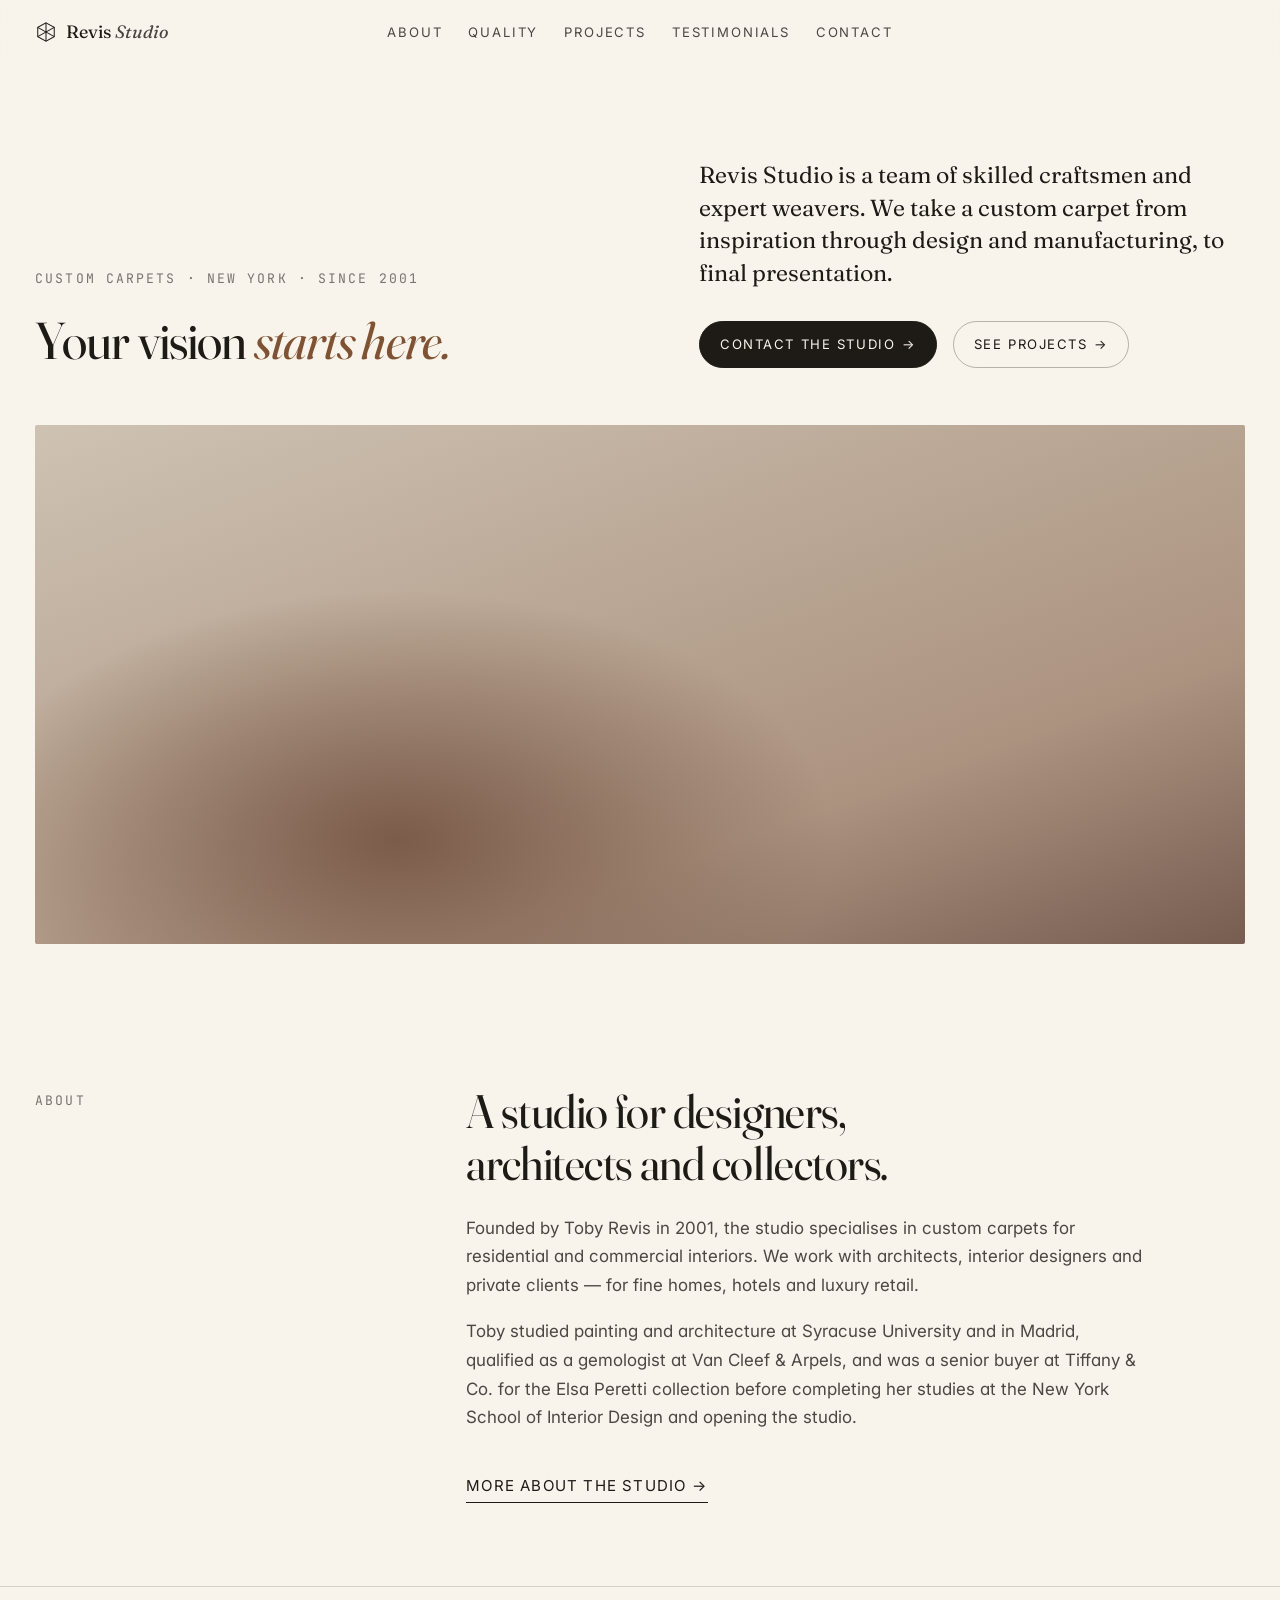
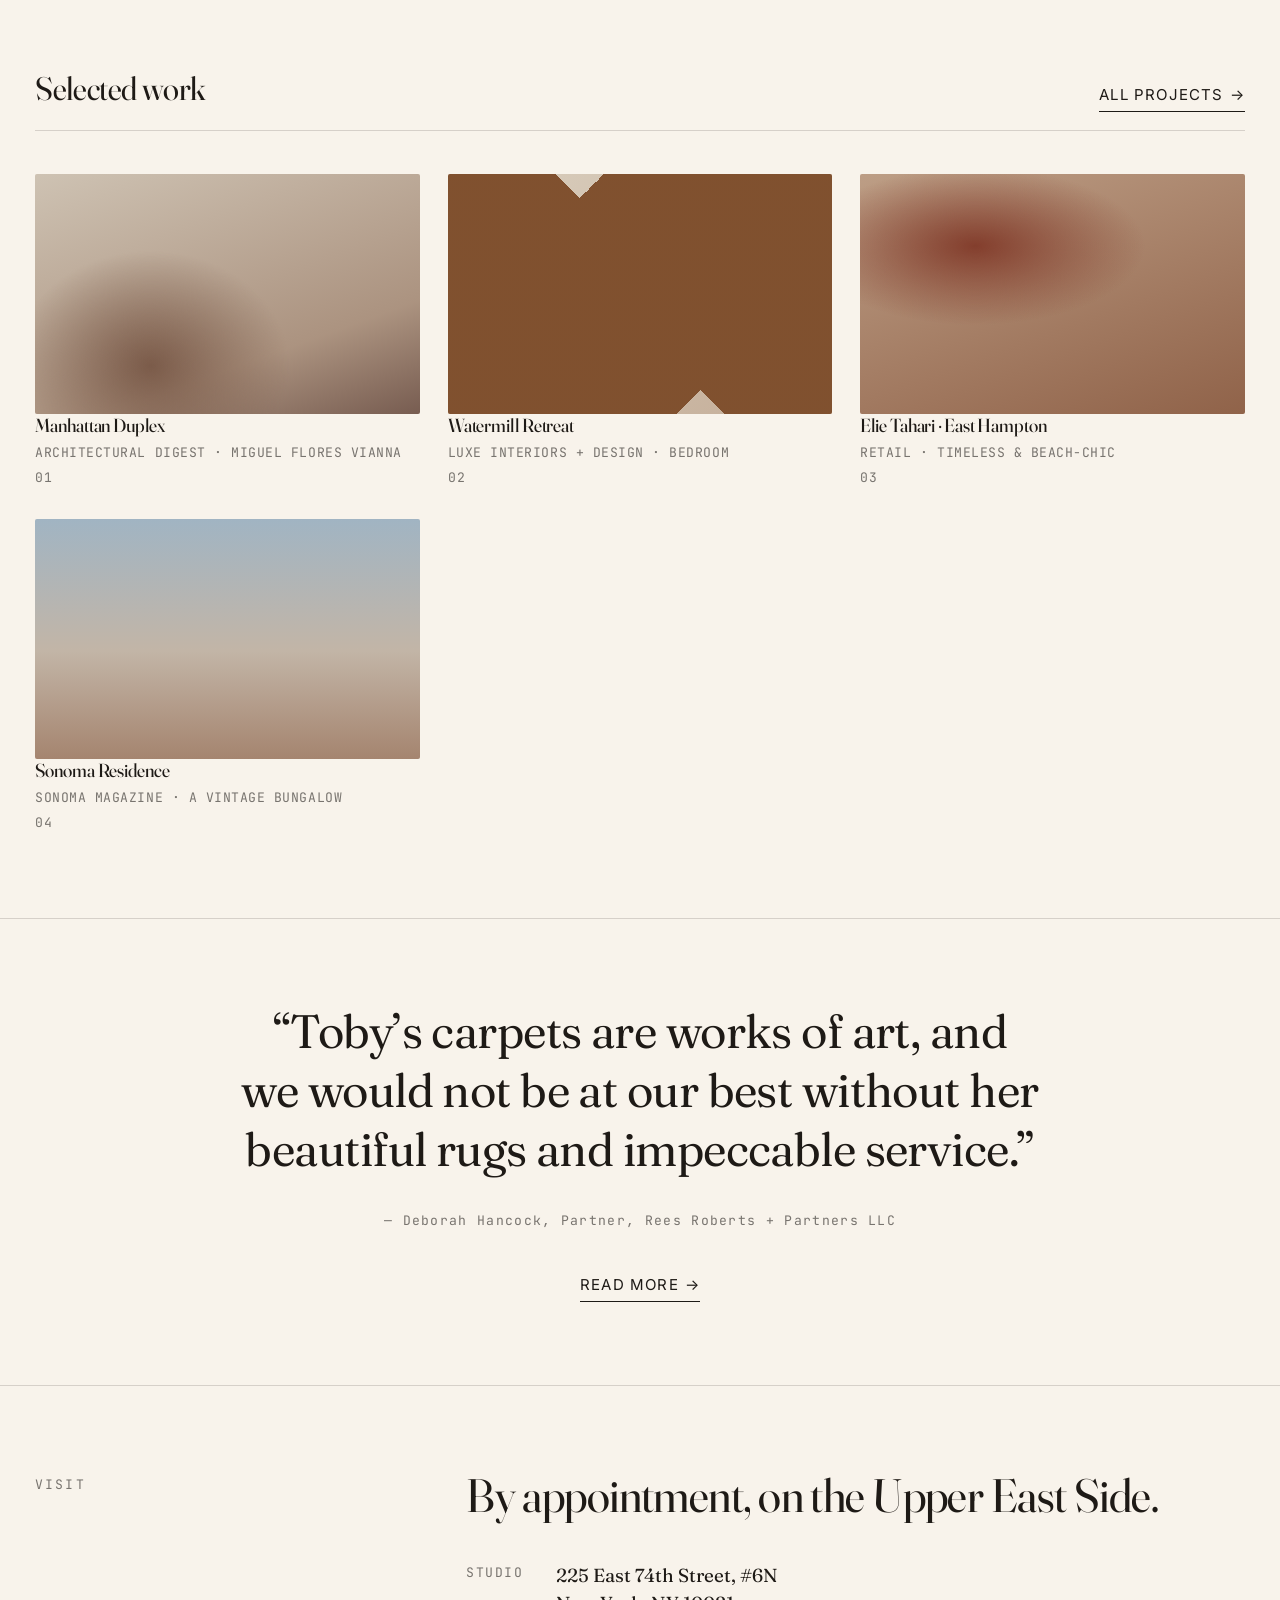
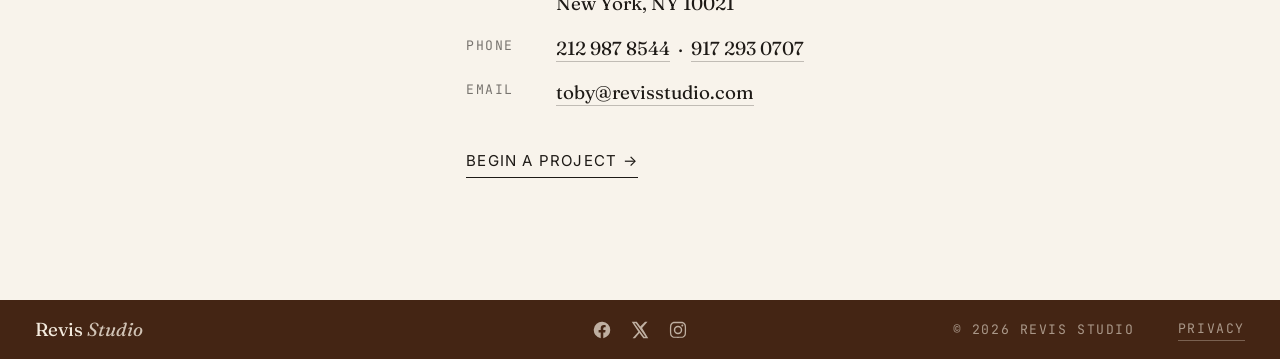
==== index.html @ afb90ba5 "Quality page: side-by-side collage + warm card with 3 quality pillars" ====
<!doctype html>
<html lang="en">
<head>
<meta charset="utf-8" />
<meta name="viewport" content="width=device-width,initial-scale=1,viewport-fit=cover" />
<meta name="theme-color" content="#efeae0" />

<title>Revis Studio — Custom Carpets, New York City</title>
<meta name="description" content="Revis Studio is a New York atelier of skilled craftsmen and expert weavers. From inspiration through design and manufacturing to final presentation, founded in 2001 by Toby Revis." />
<meta name="robots" content="noindex,nofollow" />
<link rel="canonical" href="https://revisstudio.com/" />

<meta property="og:title" content="Revis Studio — Custom Carpets, New York City" />
<meta property="og:description" content="A team of skilled craftsmen and expert weavers. New York, since 2001." />
<meta property="og:url" content="https://revisstudio.com/" />
<meta property="og:type" content="website" />
<meta property="og:image" content="https://revisstudio.com/assets/img/og.svg" />

<link rel="preconnect" href="https://fonts.googleapis.com">
<link rel="preconnect" href="https://fonts.gstatic.com" crossorigin>
<link rel="stylesheet" href="https://fonts.googleapis.com/css2?family=Fraunces:ital,opsz,wght@0,9..144,300..500;1,9..144,300..500&family=Inter:wght@400;500&family=JetBrains+Mono:wght@400&display=swap" />
<link rel="stylesheet" href="assets/css/style.css?v=19" />
<link rel="icon" type="image/svg+xml" href="assets/img/favicon.svg" />

<script type="application/ld+json">
{
  "@context": "https://schema.org",
  "@graph": [
    {
      "@type": "LocalBusiness",
      "@id": "https://revisstudio.com/#business",
      "name": "Revis Studio",
      "alternateName": "Revis Design",
      "description": "Custom carpets, designed in New York and woven in Nepal, since 2001.",
      "url": "https://revisstudio.com/",
      "telephone": "+1-212-987-8544",
      "email": "toby@revisstudio.com",
      "address": {
        "@type": "PostalAddress",
        "streetAddress": "225 East 74th Street, #6N",
        "addressLocality": "New York",
        "addressRegion": "NY",
        "postalCode": "10021",
        "addressCountry": "US"
      },
      "founder": { "@id": "https://revisstudio.com/#toby" },
      "foundingDate": "2001",
      "sameAs": ["https://www.instagram.com/revisstudio"]
    },
    {
      "@type": "Person",
      "@id": "https://revisstudio.com/#toby",
      "name": "Toby Revis",
      "jobTitle": "Founder",
      "worksFor": { "@id": "https://revisstudio.com/#business" },
      "alumniOf": [
        { "@type": "CollegeOrUniversity", "name": "Syracuse University" },
        { "@type": "CollegeOrUniversity", "name": "New York School of Interior Design" }
      ]
    }
  ]
}
</script>
</head>

<body>

<a href="#main" class="sr">Skip to content</a>

<header class="site-header" id="siteHeader">
  <a href="./" class="brand" aria-label="Revis Studio, home">
    <svg class="mark" viewBox="0 0 24 24" fill="none" stroke="currentColor" stroke-width="1.1" aria-hidden="true">
      <path d="M12 2 L21 7 L21 17 L12 22 L3 17 L3 7 Z"/>
      <path d="M12 2 L12 22 M3 7 L21 17 M3 17 L21 7"/>
    </svg>
    <span>Revis<i>&nbsp;Studio</i></span>
  </a>
  <nav class="nav" id="primaryNav" aria-label="Primary">
    <ul>
      <li><a href="about.html">About</a></li>
      <li><a href="quality.html">Quality</a></li>
      <li><a href="projects.html">Projects</a></li>
      <li><a href="testimonials.html">Testimonials</a></li>
      <li><a href="contact.html">Contact</a></li>
    </ul>
  </nav>
  <button class="menu-btn" id="menuBtn" aria-label="Open menu" aria-expanded="false" aria-controls="primaryNav"><span></span></button>
</header>

<main id="main">

  <!-- ============ HERO ============ -->
  <section class="hero">
    <div class="wrap">
      <div class="hero__grid">
        <div>
          <p class="eyebrow">Custom carpets · New York · Since 2001</p>
          <h1 class="mt-2">Your vision <em>starts here.</em></h1>
        </div>
        <div>
          <p class="lede">
            Revis Studio is a team of skilled craftsmen and expert weavers. We take a custom carpet from inspiration through design and manufacturing, to final presentation.
          </p>
          <div class="hero__cta">
            <a href="contact.html" class="btn">Contact the studio <span class="arr" aria-hidden="true">→</span></a>
            <a href="projects.html" class="btn btn--ghost">See projects <span class="arr" aria-hidden="true">→</span></a>
          </div>
        </div>
      </div>

      <div class="hero__media reveal">
        <figure data-img="1542617453-eef1147648c8" data-alt="A hand-knotted Revis Studio carpet">
          <div class="ph ph--interior" aria-hidden="true"></div>
        </figure>
      </div>
    </div>
  </section>

  <!-- ============ ABOUT (short) ============ -->
  <section class="section">
    <div class="wrap">
      <div class="split">
        <div class="split__label">
          <p class="eyebrow">About</p>
        </div>
        <div>
          <h2>A studio for designers, architects and collectors.</h2>
          <div class="prose mt-2">
            <p>Founded by Toby Revis in 2001, the studio specialises in custom carpets for residential and commercial interiors. We work with architects, interior designers and private clients — for fine homes, hotels and luxury retail.</p>
            <p>Toby studied painting and architecture at Syracuse University and in Madrid, qualified as a gemologist at Van Cleef &amp; Arpels, and was a senior buyer at Tiffany &amp; Co. for the Elsa Peretti collection before completing her studies at the New York School of Interior Design and opening the studio.</p>
          </div>
          <p class="mt-3"><a href="about.html" class="link">More about the studio <span aria-hidden="true">→</span></a></p>
        </div>
      </div>
    </div>
  </section>

  <hr class="rule" />

  <!-- ============ FEATURED WORK ============ -->
  <section class="section">
    <div class="wrap">
      <div class="section-title">
        <h2>Selected work</h2>
        <a href="projects.html" class="link">All projects <span aria-hidden="true">→</span></a>
      </div>

      <div class="work-grid">
        <a class="work-card" href="projects.html#manhattan">
          <figure data-img="1542617453-eef1147648c8" data-alt="Manhattan Duplex">
            <div class="ph ph--interior" aria-hidden="true"></div>
          </figure>
          <div class="work-card__meta">
            <div>
              <h3 class="work-card__title">Manhattan Duplex</h3>
              <p class="work-card__sub">Architectural Digest · Miguel Flores Vianna</p>
            </div>
            <span class="work-card__no">01</span>
          </div>
        </a>

        <a class="work-card" href="projects.html#watermill">
          <figure data-img="1614597445276-ad2feae53405" data-alt="Watermill Retreat">
            <div class="ph ph--motif" aria-hidden="true"></div>
          </figure>
          <div class="work-card__meta">
            <div>
              <h3 class="work-card__title">Watermill Retreat</h3>
              <p class="work-card__sub">Luxe Interiors + Design · Bedroom</p>
            </div>
            <span class="work-card__no">02</span>
          </div>
        </a>

        <a class="work-card" href="projects.html#tahari">
          <figure data-img="1567958451986-2de427a4a0be" data-alt="Elie Tahari, East Hampton">
            <div class="ph ph--dye" aria-hidden="true"></div>
          </figure>
          <div class="work-card__meta">
            <div>
              <h3 class="work-card__title">Elie Tahari · East Hampton</h3>
              <p class="work-card__sub">Retail · Timeless &amp; beach‑chic</p>
            </div>
            <span class="work-card__no">03</span>
          </div>
        </a>

        <a class="work-card" href="projects.html#sonoma">
          <figure data-img="1571508601936-6ca847b47ae4" data-alt="Sonoma Residence">
            <div class="ph ph--himalaya" aria-hidden="true"></div>
          </figure>
          <div class="work-card__meta">
            <div>
              <h3 class="work-card__title">Sonoma Residence</h3>
              <p class="work-card__sub">Sonoma Magazine · A vintage bungalow</p>
            </div>
            <span class="work-card__no">04</span>
          </div>
        </a>
      </div>
    </div>
  </section>

  <hr class="rule" />

  <!-- ============ TESTIMONIAL (one) ============ -->
  <section class="section">
    <div class="wrap wrap--narrow">
      <blockquote class="reveal" style="text-align: center;">
        <p class="serif" style="font-size: var(--fs-2xl); font-weight: 380; line-height: 1.25; letter-spacing: -0.012em; text-wrap: balance;">
          &ldquo;Toby&rsquo;s carpets are works of art, and we would not be at our best without her beautiful rugs and impeccable service.&rdquo;
        </p>
        <cite class="mono dim" style="display: block; margin-top: 2rem; font-style: normal; font-size: var(--fs-xs); letter-spacing: 0.1em;">
          — Deborah Hancock, Partner, Rees Roberts + Partners LLC
        </cite>
      </blockquote>
      <p class="center mt-3"><a href="testimonials.html" class="link">Read more <span aria-hidden="true">→</span></a></p>
    </div>
  </section>

  <hr class="rule" />

  <!-- ============ CONTACT ============ -->
  <section class="section">
    <div class="wrap">
      <div class="split">
        <div class="split__label">
          <p class="eyebrow">Visit</p>
        </div>
        <div>
          <h2>By appointment, on the Upper East Side.</h2>
          <dl class="contact-list mt-3" style="grid-template-columns: auto 1fr; display: grid; gap: 1rem 2rem;">
            <dt>Studio</dt>
            <dd>225 East 74th Street, #6N<br/>New York, NY 10021</dd>
            <dt>Phone</dt>
            <dd><a href="tel:+12129878544">212 987 8544</a> &nbsp;·&nbsp; <a href="tel:+19172930707">917 293 0707</a></dd>
            <dt>Email</dt>
            <dd><a href="mailto:toby@revisstudio.com">toby@revisstudio.com</a></dd>
          </dl>
          <p class="mt-3"><a href="contact.html" class="link">Begin a project <span aria-hidden="true">→</span></a></p>
        </div>
      </div>
    </div>
  </section>

</main>

<footer class="site-foot">
  <div class="wrap">
    <div class="foot__row">
      <p class="foot__brand">Revis<i> Studio</i></p>

      <nav class="foot__social" aria-label="Social">
        <a href="https://www.facebook.com/revisstudio" rel="noopener" target="_blank" aria-label="Revis Studio on Facebook">
          <svg viewBox="0 0 24 24" aria-hidden="true"><path d="M21 12a9 9 0 1 0-10.4 8.9v-6.3H8.3V12h2.3v-2c0-2.3 1.4-3.5 3.4-3.5 1 0 2 .2 2 .2v2.2h-1.1c-1.1 0-1.5.7-1.5 1.4V12h2.5l-.4 2.6h-2.1v6.3A9 9 0 0 0 21 12z"/></svg>
        </a>
        <a href="https://twitter.com/revisstudio" rel="noopener" target="_blank" aria-label="Revis Studio on Twitter / X">
          <svg viewBox="0 0 24 24" aria-hidden="true"><path d="M17.5 3h2.7l-5.9 6.7L21 21h-5.4l-4.2-5.6L6.6 21H3.9l6.3-7.2L3 3h5.5l3.8 5.1L17.5 3zm-.9 16.4h1.5L7.4 4.5H5.9l10.7 14.9z"/></svg>
        </a>
        <a href="https://instagram.com/revisstudio" rel="noopener" target="_blank" aria-label="Revis Studio on Instagram">
          <svg viewBox="0 0 24 24" aria-hidden="true"><path d="M12 3c-2.4 0-2.7 0-3.7.1-1 0-1.6.2-2.1.4-.6.2-1.1.5-1.5 1-.5.4-.8.9-1 1.5-.2.5-.4 1.1-.4 2.1-.1 1-.1 1.3-.1 3.7s0 2.7.1 3.7c0 1 .2 1.6.4 2.1.2.6.5 1.1 1 1.5.4.5.9.8 1.5 1 .5.2 1.1.4 2.1.4 1 .1 1.3.1 3.7.1s2.7 0 3.7-.1c1 0 1.6-.2 2.1-.4.6-.2 1.1-.5 1.5-1 .5-.4.8-.9 1-1.5.2-.5.4-1.1.4-2.1.1-1 .1-1.3.1-3.7s0-2.7-.1-3.7c0-1-.2-1.6-.4-2.1-.2-.6-.5-1.1-1-1.5-.4-.5-.9-.8-1.5-1-.5-.2-1.1-.4-2.1-.4-1-.1-1.3-.1-3.7-.1zm0 1.6c2.3 0 2.6 0 3.6.1.9 0 1.3.2 1.7.3.4.2.7.4 1 .7.3.3.5.6.7 1 .1.3.3.8.3 1.7.1.9.1 1.2.1 3.6s0 2.6-.1 3.6c0 .9-.2 1.3-.3 1.7-.2.4-.4.7-.7 1-.3.3-.6.5-1 .7-.3.1-.8.3-1.7.3-.9.1-1.2.1-3.6.1s-2.6 0-3.6-.1c-.9 0-1.3-.2-1.7-.3-.4-.2-.7-.4-1-.7-.3-.3-.5-.6-.7-1-.1-.3-.3-.8-.3-1.7-.1-.9-.1-1.2-.1-3.6s0-2.6.1-3.6c0-.9.2-1.3.3-1.7.2-.4.4-.7.7-1 .3-.3.6-.5 1-.7.3-.1.8-.3 1.7-.3.9-.1 1.2-.1 3.6-.1zm0 2.8a4.6 4.6 0 1 0 0 9.2 4.6 4.6 0 0 0 0-9.2zm0 7.6a3 3 0 1 1 0-6 3 3 0 0 1 0 6zm5.8-7.8a1.1 1.1 0 1 1-2.2 0 1.1 1.1 0 0 1 2.2 0z"/></svg>
        </a>
      </nav>

      <p class="foot__meta">
        <span class="foot__copy">© 2026 Revis Studio</span>
        <a href="privacy.html">Privacy</a>
      </p>
    </div>
  </div>
</footer>

<script src="assets/js/main.js?v=15" defer></script>
</body>
</html>
---- assets/css/style.css ----
/* ============================================
   REVIS STUDIO — 2026
   Custom carpets, New York City
   ============================================ */

/* ----- Design tokens ----- */
:root {
  --paper:      oklch(96.6% 0.012 80);
  --bone:       oklch(93.5% 0.016 78);
  --dune:       oklch(83% 0.030 75);
  --clay:       oklch(64% 0.06 50);
  --ochre:      oklch(48% 0.075 55);
  --ink:        oklch(22% 0.010 65);
  --ink-soft:   oklch(40% 0.010 65);
  --ink-mute:   oklch(56% 0.008 70);
  --rule:       oklch(86% 0.012 75);

  --font-display: 'Fraunces', ui-serif, Georgia, serif;
  --font-sans:    'Inter', ui-sans-serif, system-ui, -apple-system, 'Helvetica Neue', sans-serif;
  --font-mono:    'JetBrains Mono', ui-monospace, 'SF Mono', Menlo, monospace;

  /* Conservative, readable type scale */
  --fs-xs:   clamp(0.78rem, 0.76rem + 0.08vw, 0.82rem);
  --fs-sm:   clamp(0.88rem, 0.86rem + 0.10vw, 0.94rem);
  --fs-base: clamp(1.00rem, 0.97rem + 0.14vw, 1.06rem);
  --fs-md:   clamp(1.08rem, 1.04rem + 0.20vw, 1.18rem);
  --fs-lg:   clamp(1.24rem, 1.16rem + 0.40vw, 1.45rem);
  --fs-xl:   clamp(1.55rem, 1.36rem + 0.85vw, 2.05rem);
  --fs-2xl:  clamp(2.00rem, 1.65rem + 1.60vw, 3.00rem);
  --fs-3xl:  clamp(2.50rem, 2.00rem + 2.25vw, 4.00rem);

  --gutter: clamp(1.25rem, 1rem + 1.5vw, 2.25rem);
  --max:    1280px;
  --rad:    2px;
  --rad-lg: 4px;

  --ease:    cubic-bezier(.2,.7,.2,1);
  --ease-out: cubic-bezier(.16,1,.3,1);
  --dur:     500ms;
  --dur-fast: 240ms;
}

*, *::before, *::after { box-sizing: border-box; }
html { -webkit-text-size-adjust: 100%; text-size-adjust: 100%; }
body, h1, h2, h3, h4, p, figure, blockquote, dl, dd, ul, ol { margin: 0; }
ul, ol { padding-left: 0; list-style: none; }
img, picture, video, canvas, svg { display: block; max-width: 100%; }
button, input, select, textarea { font: inherit; color: inherit; background: none; border: 0; }
a { color: inherit; text-decoration: none; }
:focus-visible { outline: 2px solid var(--ochre); outline-offset: 3px; border-radius: 2px; }

html {
  scroll-behavior: smooth;
  color-scheme: light;
  background: var(--paper);
}
body {
  font-family: var(--font-sans);
  font-size: var(--fs-base);
  line-height: 1.6;
  color: var(--ink);
  background: var(--paper);
  font-feature-settings: "ss01", "cv11", "kern";
  text-rendering: optimizeLegibility;
  -webkit-font-smoothing: antialiased;
  -moz-osx-font-smoothing: grayscale;
  overflow-x: hidden;
  text-wrap: pretty;
}
::selection { background: var(--ink); color: var(--paper); }

h1, h2, h3, h4 {
  font-family: var(--font-display);
  font-weight: 400;
  letter-spacing: -0.012em;
  line-height: 1.12;
  color: var(--ink);
  text-wrap: balance;
  font-variation-settings: "opsz" 144;
}
h1 { font-size: var(--fs-3xl); }
h2 { font-size: var(--fs-2xl); }
h3 { font-size: var(--fs-lg); font-weight: 450; }
h4 { font-size: var(--fs-md); font-weight: 500; }

em, .ital { font-style: italic; }

.eyebrow {
  font-family: var(--font-mono);
  font-size: var(--fs-xs);
  letter-spacing: 0.16em;
  text-transform: uppercase;
  font-weight: 400;
  color: var(--ink-mute);
}

.lede {
  font-family: var(--font-display);
  font-weight: 380;
  font-size: var(--fs-lg);
  line-height: 1.4;
  color: var(--ink);
  max-width: 50ch;
}

.prose { max-width: 62ch; line-height: 1.7; color: var(--ink-soft); }
.prose p + p { margin-top: 1em; }
.prose strong { color: var(--ink); font-weight: 500; }
.prose a { color: var(--ink); text-decoration: underline; text-decoration-thickness: 1px; text-underline-offset: 4px; text-decoration-color: color-mix(in oklch, var(--ink) 35%, transparent); }
.prose a:hover { text-decoration-color: var(--ink); }

.serif { font-family: var(--font-display); }
.mono  { font-family: var(--font-mono); letter-spacing: 0; }

/* ----- Layout ----- */
.wrap { max-width: var(--max); margin-inline: auto; padding-inline: var(--gutter); }
.wrap--narrow { max-width: 880px; }

.section { padding-block: clamp(3rem, 2rem + 4vw, 5.5rem); position: relative; }

.rule { height: 1px; background: var(--rule); border: 0; margin: 0; }

/* ----- Header ----- */
.site-header {
  position: sticky;
  top: 0;
  z-index: 100;
  padding: 1.1rem var(--gutter);
  display: grid;
  grid-template-columns: 1fr auto 1fr;
  align-items: center;
  background: color-mix(in oklch, var(--paper) 85%, transparent);
  -webkit-backdrop-filter: blur(12px);
  backdrop-filter: blur(12px);
  border-bottom: 1px solid transparent;
  transition: border-color var(--dur-fast) var(--ease);
}
.site-header.is-scrolled {
  border-bottom-color: var(--rule);
}

.brand {
  display: inline-flex; align-items: center; gap: 0.55rem;
  justify-self: start;
  font-family: var(--font-display);
  font-weight: 420;
  font-size: 1.12rem;
  letter-spacing: 0;
  position: relative;
  z-index: 100;
}
.brand .mark { width: 22px; height: 22px; }
.brand i { font-style: italic; opacity: .8; }

.nav { justify-self: center; }
.nav ul { display: flex; gap: clamp(1rem, 0.5rem + 1.4vw, 2rem); }
.nav a {
  font-size: var(--fs-xs);
  letter-spacing: 0.14em;
  text-transform: uppercase;
  color: var(--ink-soft);
  padding: 0.4rem 0;
  transition: color var(--dur-fast) var(--ease);
}
.nav a:hover { color: var(--ink); }
.nav a[aria-current="page"] { color: var(--ink); }

.head-side { justify-self: end; font-size: var(--fs-xs); color: var(--ink-soft); letter-spacing: 0.05em; }
.head-side a { padding: 0.4rem 0; }
.head-side a:hover { color: var(--ink); }

.menu-btn {
  display: none;
  justify-self: end;
  width: 38px; height: 38px;
  cursor: pointer;
  align-items: center; justify-content: center;
  position: relative;
  z-index: 100;
}
.menu-btn span {
  display: block;
  width: 18px; height: 1px;
  background: var(--ink);
  position: relative;
}
.menu-btn span::before, .menu-btn span::after {
  content: ""; position: absolute; left: 0; right: 0;
  height: 1px; background: var(--ink);
}
.menu-btn span::before { top: -6px; }
.menu-btn span::after  { top:  6px; }
[aria-expanded="true"].menu-btn span { background: transparent; }
[aria-expanded="true"].menu-btn span::before { transform: rotate(45deg); top: 0; }
[aria-expanded="true"].menu-btn span::after  { transform: rotate(-45deg); top: 0; }

@media (max-width: 880px) {
  .nav, .head-side { display: none; }
  .menu-btn { display: inline-flex; }
  .nav.is-open {
    display: block !important;
    position: fixed;
    top: 0; left: 0; right: 0; bottom: 0;
    width: 100vw;
    height: 100vh;
    height: 100dvh;
    background: var(--paper);
    padding: 5rem var(--gutter) 3rem;
    z-index: 95;
    overflow-y: auto;
  }
  .nav.is-open ul { flex-direction: column; gap: 1.25rem; align-items: flex-start; }
  .nav.is-open a { font-size: var(--fs-xl); font-family: var(--font-display); letter-spacing: -0.01em; text-transform: none; color: var(--ink); font-weight: 420; }
}

/* ----- Buttons & links ----- */
.btn {
  display: inline-flex; align-items: center; gap: 0.5em;
  padding: 0.9em 1.5em;
  border: 1px solid var(--ink);
  background: var(--ink);
  color: var(--paper);
  font-size: var(--fs-xs);
  letter-spacing: 0.12em;
  text-transform: uppercase;
  border-radius: 999px;
  cursor: pointer;
  transition: background var(--dur-fast) var(--ease), color var(--dur-fast) var(--ease);
}
.btn:hover { background: var(--ochre); border-color: var(--ochre); color: var(--paper); }
.btn .arr { transition: transform var(--dur-fast) var(--ease); }
.btn:hover .arr { transform: translateX(3px); }
.btn--ghost {
  background: transparent;
  color: var(--ink);
  border-color: color-mix(in oklch, var(--ink) 30%, transparent);
}
.btn--ghost:hover { background: var(--ink); border-color: var(--ink); color: var(--paper); }

.link {
  display: inline-flex; align-items: center; gap: 0.4em;
  font-size: var(--fs-sm);
  letter-spacing: 0.08em;
  text-transform: uppercase;
  color: var(--ink);
  padding-bottom: 0.25em;
  border-bottom: 1px solid currentColor;
  transition: gap var(--dur-fast) var(--ease), color var(--dur-fast) var(--ease);
}
.link:hover { gap: 0.7em; color: var(--ochre); }

/* ----- Hero ----- */
.hero {
  padding-top: clamp(3rem, 2rem + 3vw, 5rem);
  padding-bottom: clamp(2.5rem, 2rem + 2vw, 4rem);
}
.hero__grid {
  display: grid;
  grid-template-columns: 1fr;
  gap: 2rem;
}
@media (min-width: 900px) {
  .hero__grid { grid-template-columns: 1.1fr 1fr; gap: 4rem; align-items: end; }
}
.hero h1 {
  font-size: clamp(2.2rem, 1.8rem + 1.8vw, 3.6rem);
  letter-spacing: -0.018em;
  line-height: 1.05;
}
.hero h1 em { color: var(--ochre); font-style: italic; }
.hero .lede { margin-top: 1.5rem; max-width: 42ch; }
.hero__cta { display: flex; gap: 1rem; flex-wrap: wrap; margin-top: 2rem; }
.hero__media {
  margin-top: clamp(2.5rem, 2rem + 2vw, 4rem);
}
.hero__media figure {
  aspect-ratio: 21 / 9;
  border-radius: var(--rad);
  overflow: hidden;
  background: var(--bone);
  position: relative;
}

/* ----- Page hero (inner pages) ----- */
.page-hero {
  padding: clamp(2.5rem, 2rem + 2vw, 4rem) 0 clamp(1.5rem, 1rem + 1vw, 2.5rem);
  border-bottom: 1px solid var(--rule);
}
.page-hero h1 {
  font-size: clamp(2rem, 1.6rem + 1.8vw, 3.2rem);
  letter-spacing: -0.018em;
  max-width: 18ch;
}
.page-hero .eyebrow { margin-bottom: 1rem; }
.page-hero .lede { margin-top: 1.25rem; max-width: 56ch; }

/* ----- Section title ----- */
.section-title {
  display: flex;
  justify-content: space-between;
  align-items: baseline;
  gap: 1.5rem;
  margin-bottom: clamp(2rem, 1.5rem + 1.5vw, 3rem);
  padding-bottom: 1.1rem;
  border-bottom: 1px solid var(--rule);
  flex-wrap: wrap;
}
.section-title h2 {
  font-size: var(--fs-xl);
  letter-spacing: -0.012em;
}

/* ----- Figures ----- */
figure { position: relative; isolation: isolate; margin: 0; }
figure img, figure .ph {
  position: absolute; inset: 0;
  width: 100%; height: 100%;
  object-fit: cover;
  display: block;
  transition: transform 900ms var(--ease-out), opacity 500ms var(--ease-out);
}
figure .ph { z-index: 0; }
figure img {
  z-index: 1;
  opacity: 0;
  filter: saturate(0.92) contrast(1.02);
}
figure img.is-loaded { opacity: 1; }
figure:hover img { transform: scale(1.03); }
figcaption {
  margin-top: 0.65rem;
  font-family: var(--font-mono);
  font-size: var(--fs-xs);
  letter-spacing: 0.04em;
  color: var(--ink-mute);
  display: flex; justify-content: space-between; gap: 1rem;
}
figcaption b { color: var(--ink); font-weight: 500; }

/* ----- Project grid ----- */
.work-grid {
  display: grid;
  grid-template-columns: repeat(3, 1fr);
  gap: clamp(1.25rem, 0.85rem + 1.2vw, 2rem) clamp(1.25rem, 1rem + 1vw, 1.75rem);
}
@media (max-width: 900px) { .work-grid { grid-template-columns: repeat(2, 1fr); } }
@media (max-width: 540px) { .work-grid { grid-template-columns: 1fr; } }

.work-card { display: block; color: inherit; }
.work-card figure {
  aspect-ratio: 16 / 10;
  border-radius: var(--rad);
  overflow: hidden;
  background: var(--bone);
}
.work-card figure img { opacity: 1; }
.work-card__head {
  display: flex;
  justify-content: space-between;
  align-items: baseline;
  gap: 1rem;
  margin-top: 0.85rem;
  padding-top: 0.6rem;
  border-top: 1px solid var(--rule);
}
.work-card__title {
  font-family: var(--font-display);
  font-size: var(--fs-md);
  font-weight: 450;
  letter-spacing: -0.005em;
  color: var(--ink);
  line-height: 1.25;
}
.work-card__sub {
  margin-top: 0.25rem;
  font-family: var(--font-mono);
  font-size: var(--fs-xs);
  letter-spacing: 0.04em;
  color: var(--ink-mute);
  text-transform: uppercase;
}
.work-card__no {
  font-family: var(--font-mono);
  font-size: var(--fs-xs);
  letter-spacing: 0.06em;
  color: var(--ink-mute);
}
.work-card__desc {
  margin-top: 0.55rem;
  font-family: var(--font-display);
  font-style: italic;
  font-weight: 380;
  font-size: var(--fs-sm);
  line-height: 1.45;
  color: var(--ink-soft);
}
.work-card:hover figure .ph { filter: brightness(1.04); }
.work-card:hover .work-card__title { color: var(--ochre); transition: color var(--dur-fast) var(--ease); }

/* ----- Split layout for content pages ----- */
.split {
  display: grid;
  grid-template-columns: 1fr;
  gap: clamp(2rem, 1.5rem + 1.5vw, 3rem);
}
@media (min-width: 880px) {
  .split { grid-template-columns: minmax(180px, 1fr) 2fr; gap: clamp(2rem, 1rem + 2vw, 4rem); }
}
.split__label { padding-top: 0.3em; }

/* ----- Quality page ----- */
.quality-feature {
  aspect-ratio: 4 / 5;
  border-radius: var(--rad);
  overflow: hidden;
  background: var(--bone);
  position: relative;
  isolation: isolate;
  margin: 0;
}
.quality-feature img { opacity: 1; }
.quality-feature figcaption {
  position: absolute;
  inset: auto auto 0.8rem 0.8rem;
  margin: 0;
  font-family: var(--font-mono);
  font-size: var(--fs-xs);
  letter-spacing: 0.14em;
  text-transform: uppercase;
  color: oklch(96% 0.018 80);
  background: color-mix(in oklch, oklch(20% 0.02 65) 70%, transparent);
  backdrop-filter: blur(6px);
  -webkit-backdrop-filter: blur(6px);
  padding: 0.4rem 0.7rem;
  border-radius: 999px;
}
@media (min-width: 720px) {
  .quality-feature { aspect-ratio: 3 / 4; }
}

.quality-close {
  font-family: var(--font-display);
  font-weight: 380;
  font-size: clamp(1.1rem, 0.95rem + 0.6vw, 1.4rem);
  line-height: 1.4;
  color: var(--ink);
  text-align: center;
  max-width: 56ch;
  margin-inline: auto;
  text-wrap: balance;
}
.quality-close em {
  font-style: italic;
  color: var(--ochre);
}

/* ----- Policy (privacy page directory) ----- */
.policy {
  display: grid;
  gap: 0;
  max-width: 980px;
  margin: 0;
}
.policy__row {
  display: grid;
  grid-template-columns: 1fr;
  gap: 0.6rem;
  padding: clamp(1rem, 0.75rem + 0.75vw, 1.5rem) 0;
  border-top: 1px solid var(--rule);
}
.policy__row:last-child { border-bottom: 1px solid var(--rule); }
@media (min-width: 720px) {
  .policy__row {
    grid-template-columns: minmax(180px, 1fr) 2.4fr;
    gap: clamp(1.5rem, 1rem + 1.5vw, 3rem);
    align-items: baseline;
  }
}
.policy__row dt.label {
  font-family: var(--font-mono);
  font-size: var(--fs-xs);
  letter-spacing: 0.16em;
  text-transform: uppercase;
  color: var(--ink-mute);
  font-weight: 400;
}
.policy__row dd {
  font-family: var(--font-display);
  font-size: var(--fs-md);
  font-weight: 380;
  line-height: 1.55;
  color: var(--ink);
  margin: 0;
  max-width: 60ch;
}
.policy__row dd strong { font-weight: 450; color: var(--ink); }
.policy__row dd a {
  color: var(--ink);
  border-bottom: 1px solid color-mix(in oklch, var(--ink) 30%, transparent);
  padding-bottom: 1px;
}
.policy__row dd a:hover { border-bottom-color: var(--ink); color: var(--ochre); }

/* ----- Stage (testimonials carousel) ----- */
.stage {
  padding-block: clamp(1.5rem, 1rem + 1vw, 2.25rem) clamp(1rem, 0.75rem + 0.75vw, 1.75rem);
  position: relative;
  isolation: isolate;
  overflow: hidden;
  background: linear-gradient(180deg, color-mix(in oklch, var(--paper) 60%, var(--bone)) 0%, var(--paper) 100%);
}
.stage::before {
  content: "";
  position: absolute;
  inset: 0;
  background:
    radial-gradient(45% 65% at 80% 20%, color-mix(in oklch, var(--ochre) 18%, transparent) 0%, transparent 60%),
    radial-gradient(35% 55% at 10% 95%, color-mix(in oklch, var(--clay) 14%, transparent) 0%, transparent 60%);
  z-index: -1;
  pointer-events: none;
}
.stage::after {
  content: "";
  position: absolute;
  inset: auto auto 30% -8%;
  width: 360px;
  height: 360px;
  background: radial-gradient(closest-side, color-mix(in oklch, var(--ochre) 12%, transparent), transparent);
  z-index: -1;
  pointer-events: none;
  filter: blur(20px);
}
.stage__head {
  display: flex;
  justify-content: space-between;
  align-items: baseline;
  margin-bottom: clamp(1.5rem, 1rem + 1.5vw, 2.5rem);
  gap: 1rem;
  flex-wrap: wrap;
}
.stage__counter {
  font-family: var(--font-mono);
  font-size: var(--fs-xs);
  letter-spacing: 0.16em;
  text-transform: uppercase;
  color: var(--ink-mute);
}
.stage__counter b { color: var(--ink); font-weight: 500; }

.stage__main {
  position: relative;
  min-height: clamp(260px, 46vh, 420px);
}
.stage__quote {
  position: absolute;
  inset: 0;
  display: flex;
  flex-direction: column;
  justify-content: center;
  opacity: 0;
  transition: opacity 700ms cubic-bezier(.16,1,.3,1);
  pointer-events: none;
}
.stage__quote.is-active {
  opacity: 1;
  pointer-events: auto;
}
.stage__quote blockquote {
  font-family: var(--font-display);
  font-style: italic;
  font-weight: 380;
  font-size: clamp(1.5rem, 1.1rem + 1.6vw, 2.6rem);
  line-height: 1.25;
  letter-spacing: -0.012em;
  color: var(--ink);
  text-wrap: balance;
  margin: 0;
  max-width: 32ch;
  position: relative;
}
.stage__quote blockquote::before {
  content: "\201C";
  position: absolute;
  font-style: italic;
  color: var(--ochre);
  font-size: 1.8em;
  line-height: 1;
  left: -0.5em;
  top: -0.15em;
  opacity: 0;
  transform: scale(0.6) rotate(-8deg);
  transition: opacity 600ms var(--ease-out) 50ms, transform 700ms var(--ease-out) 50ms;
}
.stage__quote.is-active blockquote::before {
  opacity: 1;
  transform: scale(1) rotate(0deg);
}
@media (max-width: 720px) {
  .stage__quote blockquote::before { left: -0.05em; top: -0.6em; font-size: 1.4em; }
}
.stage__quote blockquote .word {
  display: inline-block;
  opacity: 0;
  transform: translateY(10px);
  transition: opacity 700ms var(--ease-out), transform 700ms var(--ease-out);
}
.stage__quote.is-active blockquote .word {
  opacity: 1;
  transform: none;
  transition-delay: calc(var(--i, 0) * 28ms + 100ms);
}
.stage__quote cite {
  display: flex;
  flex-direction: column;
  gap: 0.25rem;
  margin-top: clamp(1.25rem, 1rem + 1vw, 2rem);
  font-style: normal;
  opacity: 0;
  transform: translateY(8px);
  transition: opacity 600ms var(--ease-out), transform 600ms var(--ease-out);
}
.stage__quote.is-active cite {
  opacity: 1;
  transform: none;
  transition-delay: 900ms;
}
.stage__quote cite b {
  font-family: var(--font-display);
  font-weight: 450;
  font-size: var(--fs-md);
  color: var(--ink);
  line-height: 1.2;
}
.stage__quote cite span {
  font-family: var(--font-mono);
  font-size: var(--fs-xs);
  letter-spacing: 0.10em;
  text-transform: uppercase;
  color: var(--ink-mute);
}

/* Progress bar — animates while autoplay is running */
.stage__progress {
  height: 1px;
  background: color-mix(in oklch, var(--ink) 10%, transparent);
  margin-top: clamp(1rem, 0.75rem + 0.75vw, 1.5rem);
  overflow: hidden;
}
.stage__progress span {
  display: block;
  height: 100%;
  width: 100%;
  background: var(--ochre);
  transform: scaleX(0);
  transform-origin: left;
}
.stage.is-playing .stage__progress span {
  animation: stage-progress 7000ms linear forwards;
}
@keyframes stage-progress {
  from { transform: scaleX(0); }
  to   { transform: scaleX(1); }
}

/* Cast strip — horizontally scrollable, scales to any number of testimonials */
.stage__cast-wrap {
  position: relative;
  margin-top: clamp(1rem, 0.75rem + 0.75vw, 1.5rem);
  border-top: 1px solid var(--rule);
  border-bottom: 1px solid var(--rule);
}
.stage__cast-wrap::before,
.stage__cast-wrap::after {
  content: "";
  position: absolute;
  top: 0; bottom: 0;
  width: 56px;
  pointer-events: none;
  z-index: 2;
  opacity: 0;
  transition: opacity var(--dur-fast) var(--ease);
}
.stage__cast-wrap::before {
  left: 0;
  background: linear-gradient(to right, var(--paper) 5%, transparent);
}
.stage__cast-wrap::after {
  right: 0;
  background: linear-gradient(to left, var(--paper) 5%, transparent);
}
.stage__cast-wrap[data-scroll-start="0"]::before { opacity: 0; }
.stage__cast-wrap[data-scroll-start="1"]::before { opacity: 1; }
.stage__cast-wrap[data-scroll-end="0"]::after { opacity: 1; }
.stage__cast-wrap[data-scroll-end="1"]::after { opacity: 0; }

.stage__cast {
  display: flex;
  gap: 1px;
  background: var(--rule);
  overflow-x: auto;
  overflow-y: hidden;
  scroll-snap-type: x mandatory;
  scroll-behavior: smooth;
  scrollbar-width: none;
}
.stage__cast::-webkit-scrollbar { display: none; }

.cast-card {
  flex: 0 0 calc(25% - 1px);
  min-width: 220px;
  scroll-snap-align: start;
  display: flex;
  flex-direction: column;
  align-items: flex-start;
  text-align: left;
  padding: clamp(0.85rem, 0.65rem + 0.7vw, 1.15rem) clamp(0.85rem, 0.65rem + 0.7vw, 1.25rem);
  background: var(--paper);
  border: 0;
  cursor: pointer;
  position: relative;
  transition: background var(--dur-fast) var(--ease);
}
@media (max-width: 720px) {
  .cast-card { flex-basis: calc(50% - 1px); }
}
@media (max-width: 480px) {
  .cast-card { flex-basis: 80%; min-width: 0; }
}
.cast-card::before {
  content: "";
  position: absolute;
  top: 0; left: 0;
  width: 100%;
  height: 2px;
  background: var(--ochre);
  transform: scaleX(0);
  transform-origin: left;
  transition: transform 500ms var(--ease-out);
}
.cast-card.is-active::before { transform: scaleX(1); }
.cast-card.is-active {
  background: color-mix(in oklch, var(--paper) 60%, var(--bone));
}
.cast-card__no {
  font-family: var(--font-mono);
  font-size: var(--fs-xs);
  letter-spacing: 0.16em;
  color: var(--ink-mute);
  margin-bottom: 0.55rem;
  transition: color var(--dur-fast) var(--ease);
}
.cast-card.is-active .cast-card__no { color: var(--ochre); }
.cast-card__teaser {
  font-family: var(--font-display);
  font-style: italic;
  font-weight: 380;
  font-size: var(--fs-sm);
  line-height: 1.35;
  color: var(--ink-soft);
  margin: 0 0 0.7rem;
  display: -webkit-box;
  -webkit-line-clamp: 2;
  line-clamp: 2;
  -webkit-box-orient: vertical;
  overflow: hidden;
}
.cast-card.is-active .cast-card__teaser { color: var(--ink); }
.cast-card b {
  font-family: var(--font-display);
  font-weight: 420;
  font-size: var(--fs-md);
  color: var(--ink);
  line-height: 1.2;
  margin-bottom: 0.2rem;
  letter-spacing: -0.005em;
  margin-top: auto;
}
.cast-card__role {
  font-family: var(--font-mono);
  font-size: var(--fs-xs);
  letter-spacing: 0.04em;
  color: var(--ink-mute);
  line-height: 1.4;
}
.cast-card:hover b { color: var(--ochre); }

/* ----- Voices (legacy, kept in case) ----- */
.voices {
  display: grid;
  gap: 0;
}
.voice {
  padding: clamp(1.5rem, 1rem + 1vw, 2.25rem) 0;
  border-top: 1px solid var(--rule);
  display: grid;
  grid-template-columns: 1fr;
  gap: 1rem;
}
.voices .voice:last-child { border-bottom: 1px solid var(--rule); }
@media (min-width: 720px) {
  .voice { grid-template-columns: 1fr 220px; gap: 2rem; }
  .voice cite { text-align: right; }
}
.voice__quote {
  font-family: var(--font-display);
  font-size: var(--fs-lg);
  font-weight: 380;
  line-height: 1.4;
  color: var(--ink);
}
.voice__by {
  font-family: var(--font-mono);
  font-size: var(--fs-xs);
  letter-spacing: 0.04em;
  color: var(--ink-soft);
  font-style: normal;
  align-self: end;
}
.voice__by b {
  display: block;
  color: var(--ink);
  font-weight: 500;
  font-family: var(--font-display);
  font-size: var(--fs-sm);
  letter-spacing: 0;
  margin-bottom: 0.2em;
}

/* ----- Contact list ----- */
.contact-list { display: grid; gap: clamp(1.5rem, 1rem + 1vw, 2rem); }
.contact-list dt {
  font-family: var(--font-mono);
  font-size: var(--fs-xs);
  letter-spacing: 0.12em;
  text-transform: uppercase;
  color: var(--ink-mute);
  margin-bottom: 0.4rem;
}
.contact-list dd {
  font-family: var(--font-display);
  font-size: var(--fs-md);
  line-height: 1.5;
}
.contact-list dd a { color: var(--ink); border-bottom: 1px solid color-mix(in oklch, var(--ink) 25%, transparent); padding-bottom: 1px; }
.contact-list dd a:hover { border-color: var(--ink); }

/* ----- Warm card panel (rich ochre/clay calling card) ----- */
.warm-card {
  --warm: oklch(46% 0.085 50);
  --warm-deep: oklch(36% 0.075 45);
  --warm-bright: oklch(64% 0.12 55);
  background: var(--warm);
  color: oklch(96% 0.018 80);
  border-radius: var(--rad-lg);
  padding: clamp(1.5rem, 1.25rem + 1vw, 2.25rem);
  position: relative;
  overflow: hidden;
  isolation: isolate;
}
.warm-card::before {
  content: "";
  position: absolute;
  inset: 0;
  background:
    radial-gradient(80% 90% at 100% 100%, color-mix(in oklch, var(--warm-bright) 38%, transparent) 0%, transparent 55%),
    radial-gradient(60% 70% at 0% 0%, color-mix(in oklch, var(--warm-deep) 55%, transparent) 0%, transparent 60%);
  z-index: -1;
}
.warm-card .eyebrow {
  color: color-mix(in oklch, oklch(96% 0.018 80) 72%, transparent);
}
.warm-card h2 {
  color: oklch(96% 0.018 80);
  font-weight: 380;
  letter-spacing: -0.012em;
}
.warm-card h2 em { color: oklch(92% 0.04 75); font-style: italic; }
.warm-card a {
  color: oklch(96% 0.018 80);
  border-bottom: 1px solid color-mix(in oklch, oklch(96% 0.018 80) 40%, transparent);
  padding-bottom: 1px;
  transition: border-color var(--dur-fast) var(--ease);
}
.warm-card a:hover { border-bottom-color: oklch(96% 0.018 80); }
.warm-card address { font-style: normal; }
.warm-card__grid {
  display: grid;
  grid-template-columns: 1fr;
  gap: clamp(0.9rem, 0.7rem + 0.6vw, 1.3rem) clamp(2rem, 1.5rem + 1.5vw, 3rem);
}
.warm-card--stack .warm-card__grid { grid-template-columns: 1fr; }
.warm-card--3up .warm-card__grid { grid-template-columns: 1fr; }
@media (min-width: 640px) {
  .warm-card--3up .warm-card__grid { grid-template-columns: 1fr 1fr; }
}
@media (min-width: 1000px) {
  .warm-card--3up .warm-card__grid { grid-template-columns: 1.4fr 1fr 1fr; }
}

/* Side-by-side contact layout: warm card | inquiry form */
.contact-split {
  display: grid;
  grid-template-columns: 1fr 1.05fr;
  gap: clamp(1.25rem, 1rem + 1vw, 2.25rem);
  align-items: stretch;
}
@media (max-width: 720px) {
  .contact-split { grid-template-columns: 1fr; }
}
.contact-split > .warm-card { height: 100%; }
.contact-split__form {
  padding: clamp(0.25rem, 0.25rem + 0.5vw, 1rem) clamp(0.25rem, 0.25rem + 0.5vw, 1rem);
}
.warm-card__block { display: flex; flex-direction: column; gap: 0.6rem; }
.warm-card__block .label {
  font-family: var(--font-mono);
  font-size: var(--fs-xs);
  letter-spacing: 0.16em;
  text-transform: uppercase;
  color: color-mix(in oklch, oklch(96% 0.018 80) 62%, transparent);
}
.warm-card__block .value {
  font-family: var(--font-display);
  font-size: var(--fs-md);
  font-weight: 380;
  line-height: 1.5;
  color: oklch(96% 0.018 80);
  margin: 0;
}
.warm-card__block .value + .label { margin-top: 1rem; }
.warm-card__block .note {
  font-family: var(--font-mono);
  font-size: var(--fs-xs);
  letter-spacing: 0.04em;
  color: color-mix(in oklch, oklch(96% 0.018 80) 55%, transparent);
  margin-left: 0.35em;
}
.warm-card__block .meta {
  font-family: var(--font-mono);
  font-size: var(--fs-xs);
  letter-spacing: 0.04em;
  color: color-mix(in oklch, oklch(96% 0.018 80) 60%, transparent);
  margin-top: 0.35rem;
}

.warm-card__foot {
  margin-top: clamp(1rem, 0.75rem + 0.75vw, 1.5rem);
  padding-top: clamp(0.85rem, 0.75rem + 0.5vw, 1.25rem);
  border-top: 1px solid color-mix(in oklch, oklch(96% 0.018 80) 18%, transparent);
  display: flex;
  justify-content: flex-end;
  align-items: center;
  gap: 1rem;
  flex-wrap: wrap;
}
.warm-card__foot a {
  font-family: var(--font-mono);
  font-size: var(--fs-xs);
  letter-spacing: 0.12em;
  text-transform: uppercase;
  color: oklch(96% 0.018 80);
  border-bottom: 1px solid color-mix(in oklch, oklch(96% 0.018 80) 40%, transparent);
  padding-bottom: 1px;
}
.warm-card__foot a:hover { border-bottom-color: oklch(96% 0.018 80); }

/* Numeric flourish for the warm card */
.warm-card__no {
  position: absolute;
  top: clamp(1.5rem, 1rem + 1vw, 2.5rem);
  right: clamp(1.5rem, 1rem + 1vw, 2.5rem);
  font-family: var(--font-mono);
  font-size: var(--fs-xs);
  letter-spacing: 0.12em;
  color: color-mix(in oklch, oklch(96% 0.018 80) 65%, transparent);
  z-index: 1;
}

/* A soft warm tint section (for closing CTAs) */
.tint-warm {
  background: oklch(92% 0.035 70);
}
.tint-warm--soft { background: color-mix(in oklch, var(--paper) 80%, oklch(75% 0.07 55)); }

/* Warm headline accent variant */
.h-accent em { color: var(--ochre); font-style: italic; }

/* Warm submit button variant */
.btn--warm {
  background: oklch(46% 0.085 50);
  border-color: oklch(46% 0.085 50);
  color: oklch(96% 0.018 80);
}
.btn--warm:hover { background: oklch(36% 0.075 45); border-color: oklch(36% 0.075 45); }

/* ----- Forms ----- */
.form { display: grid; gap: 0.9rem; }
.form .row { display: grid; grid-template-columns: 1fr; gap: 0.9rem; }
@media (min-width: 720px) { .form .row--2 { grid-template-columns: 1fr 1fr; } }
.field { display: grid; gap: 0.3rem; }
.field label {
  font-family: var(--font-mono);
  font-size: var(--fs-xs);
  letter-spacing: 0.06em;
  text-transform: uppercase;
  color: var(--ink-soft);
}
.field input, .field textarea, .field select {
  padding: 0.55rem 0;
  border-bottom: 1px solid color-mix(in oklch, var(--ink) 25%, transparent);
  font-family: var(--font-display);
  font-size: var(--fs-md);
  color: var(--ink);
  background: transparent;
  border-radius: 0;
  transition: border-color var(--dur-fast) var(--ease);
}
.field input::placeholder, .field textarea::placeholder { color: var(--ink-mute); font-style: italic; }
.field input:focus, .field textarea:focus, .field select:focus {
  outline: none;
  border-bottom-color: var(--ochre);
}
.field textarea { min-height: 88px; resize: vertical; line-height: 1.5; }
.form__foot { display: flex; justify-content: space-between; align-items: center; gap: 1rem; flex-wrap: wrap; }
.form__note { font-family: var(--font-mono); font-size: var(--fs-xs); color: var(--ink-mute); }

/* ----- Footer (thin) ----- */
.site-foot {
  --foot-bg:    oklch(30% 0.055 48);
  --foot-text:  oklch(94% 0.02 75);
  --foot-muted: color-mix(in oklch, oklch(94% 0.02 75) 58%, transparent);

  background: var(--foot-bg);
  color: var(--foot-text);
  padding: 0.9rem 0;
  margin-top: clamp(1.75rem, 1.25rem + 1.5vw, 2.5rem);
}
.site-foot a { color: var(--foot-text); }
.site-foot a:hover { color: oklch(98% 0.018 75); }

.foot__row {
  display: grid;
  grid-template-columns: 1fr auto 1fr;
  align-items: center;
  gap: 1rem;
}
@media (max-width: 720px) {
  .foot__row { grid-template-columns: 1fr; justify-items: center; text-align: center; gap: 0.75rem; }
}
.foot__brand {
  font-family: var(--font-display);
  font-size: var(--fs-md);
  font-weight: 420;
  letter-spacing: 0;
  justify-self: start;
}
@media (max-width: 720px) { .foot__brand { justify-self: center; } }
.foot__brand i { font-style: italic; opacity: .8; }

.foot__social {
  display: inline-flex;
  align-items: center;
  gap: 1rem;
  justify-self: center;
}
.foot__social a {
  display: inline-flex;
  align-items: center;
  justify-content: center;
  width: 22px;
  height: 22px;
  color: var(--foot-text);
  opacity: 0.7;
  border-bottom: 0 !important;
  transition: opacity var(--dur-fast) var(--ease), color var(--dur-fast) var(--ease);
}
.foot__social a:hover { opacity: 1; color: oklch(98% 0.018 75); }
.foot__social svg {
  width: 100%;
  height: 100%;
  display: block;
  fill: currentColor;
}

.foot__meta {
  display: inline-flex;
  align-items: center;
  justify-content: flex-end;
  gap: clamp(2rem, 1.5rem + 1.5vw, 3rem);
  font-family: var(--font-mono);
  font-size: var(--fs-xs);
  letter-spacing: 0.12em;
  text-transform: uppercase;
  color: var(--foot-muted);
  justify-self: end;
  min-width: 0;
}
.foot__copy { white-space: nowrap; }
@media (max-width: 720px) { .foot__meta { justify-self: center; gap: 1.5rem; } }
.foot__meta a {
  color: var(--foot-muted);
  border-bottom: 1px solid color-mix(in oklch, var(--foot-text) 30%, transparent);
  padding-bottom: 1px;
  transition: color var(--dur-fast) var(--ease), border-color var(--dur-fast) var(--ease);
}
.foot__meta a:hover { color: var(--foot-text); border-bottom-color: var(--foot-text); }

/* ----- Reveal-on-scroll ----- */
.reveal { transition: opacity 700ms var(--ease-out), transform 700ms var(--ease-out); }
html.js-on .reveal:not(.is-in) { opacity: 0; transform: translateY(12px); }

@media (prefers-reduced-motion: reduce) {
  .reveal { opacity: 1 !important; transform: none !important; transition: none !important; }
  html { scroll-behavior: auto; }
}

/* ----- Image placeholders (fallback / pre-load) ----- */
.ph { background: linear-gradient(135deg, var(--dune), var(--bone) 60%, oklch(72% 0.04 60)); }
.ph--wool {
  background:
    radial-gradient(140% 80% at 50% 100%, oklch(58% 0.05 60) 0%, transparent 60%),
    linear-gradient(170deg, oklch(88% 0.025 78), oklch(72% 0.04 65));
}
.ph--dye {
  background:
    radial-gradient(80% 60% at 30% 30%, oklch(45% 0.10 35) 0%, transparent 55%),
    linear-gradient(160deg, oklch(72% 0.05 60), oklch(54% 0.07 50));
}
.ph--linen {
  background:
    repeating-linear-gradient(45deg, oklch(89% 0.02 80) 0 1px, transparent 1px 4px),
    linear-gradient(180deg, oklch(92% 0.02 80), oklch(86% 0.025 78));
}
.ph--interior {
  background:
    radial-gradient(60% 80% at 30% 80%, oklch(50% 0.05 50) 0%, transparent 60%),
    linear-gradient(160deg, oklch(82% 0.025 75) 0%, oklch(68% 0.04 60) 70%, oklch(50% 0.04 45) 100%);
}
.ph--motif {
  background:
    conic-gradient(from 45deg at 25% 25%, oklch(48% 0.08 55) 0 90deg, transparent 90deg 360deg),
    conic-gradient(from 225deg at 75% 75%, oklch(48% 0.08 55) 0 90deg, transparent 90deg 360deg),
    linear-gradient(135deg, oklch(86% 0.025 78), oklch(76% 0.04 65));
}
.ph--himalaya {
  background:
    linear-gradient(180deg, oklch(76% 0.03 240) 0%, oklch(78% 0.025 70) 55%, oklch(64% 0.05 55) 100%);
}
.ph--ink {
  background:
    radial-gradient(60% 80% at 70% 30%, oklch(35% 0.04 240) 0%, transparent 60%),
    linear-gradient(170deg, oklch(28% 0.02 65), oklch(20% 0.02 65) 70%, oklch(32% 0.04 240));
}

/* ----- Misc helpers ----- */
.dim { color: var(--ink-mute); }
.center { text-align: center; }
.mt-1 { margin-top: 1rem; }
.mt-2 { margin-top: 1.5rem; }
.mt-3 { margin-top: 2.5rem; }
.mb-1 { margin-bottom: 1rem; }
.mb-2 { margin-bottom: 1.5rem; }
.mb-3 { margin-bottom: 2.5rem; }
.between { display: flex; justify-content: space-between; align-items: center; flex-wrap: wrap; gap: 1rem; }

.sr {
  position: absolute;
  width: 1px; height: 1px;
  padding: 0; margin: -1px;
  overflow: hidden; clip: rect(0,0,0,0);
  white-space: nowrap; border: 0;
}

::-webkit-scrollbar { width: 10px; height: 10px; }
::-webkit-scrollbar-track { background: var(--paper); }
::-webkit-scrollbar-thumb { background: color-mix(in oklch, var(--ink) 18%, transparent); border-radius: 999px; border: 3px solid var(--paper); }
::-webkit-scrollbar-thumb:hover { background: color-mix(in oklch, var(--ink) 35%, transparent); }
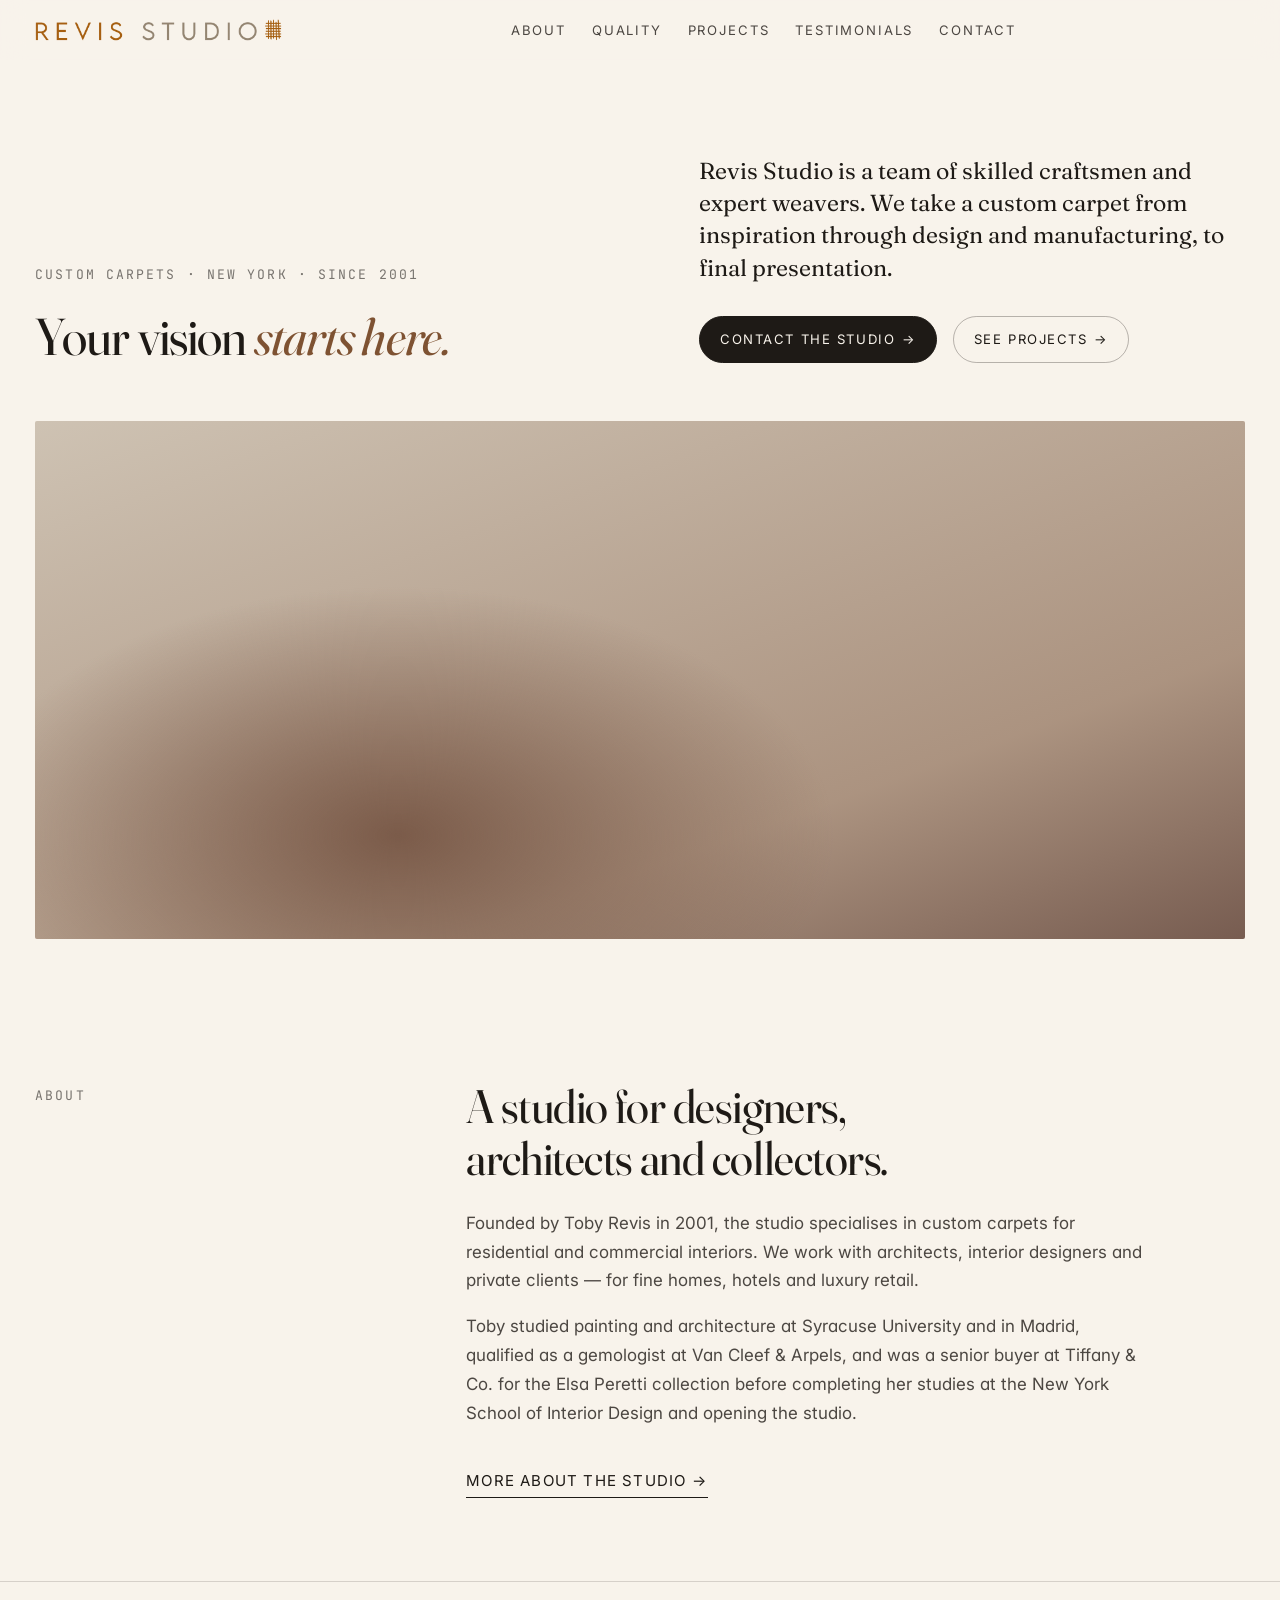
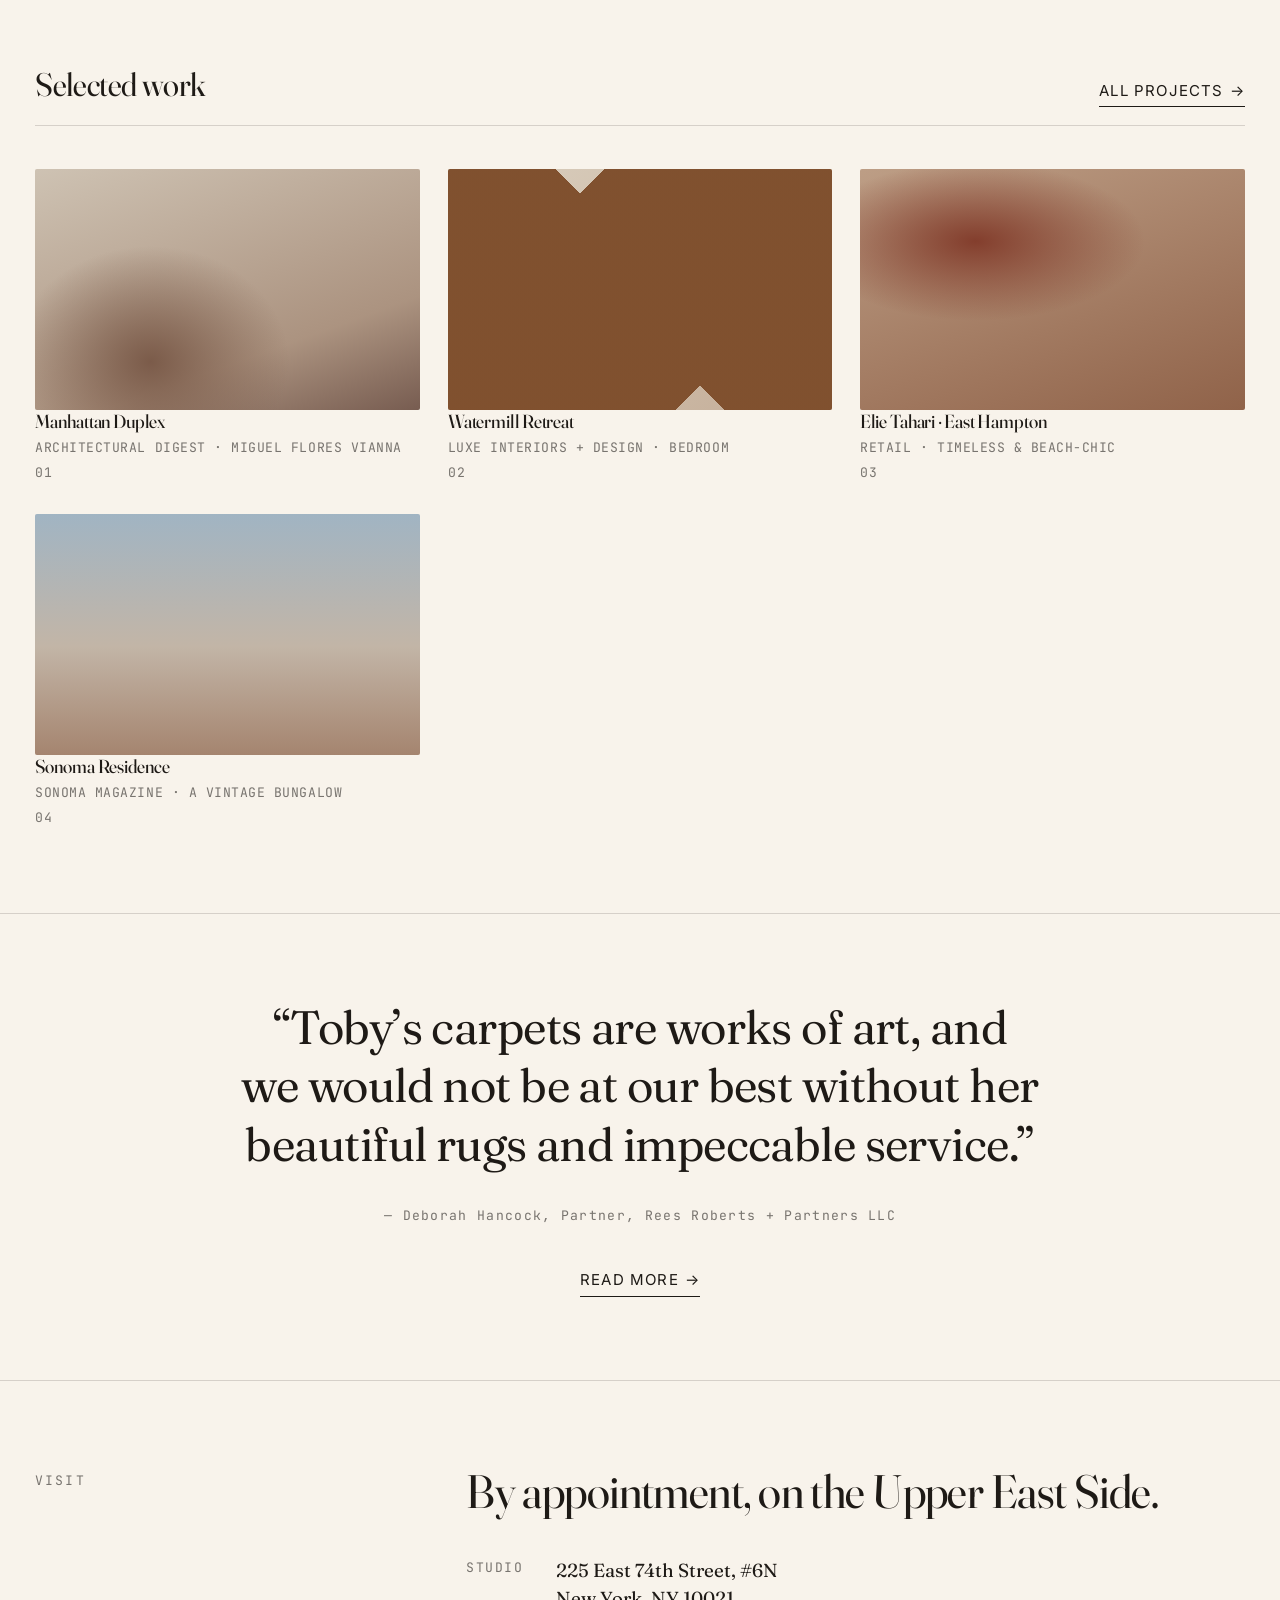
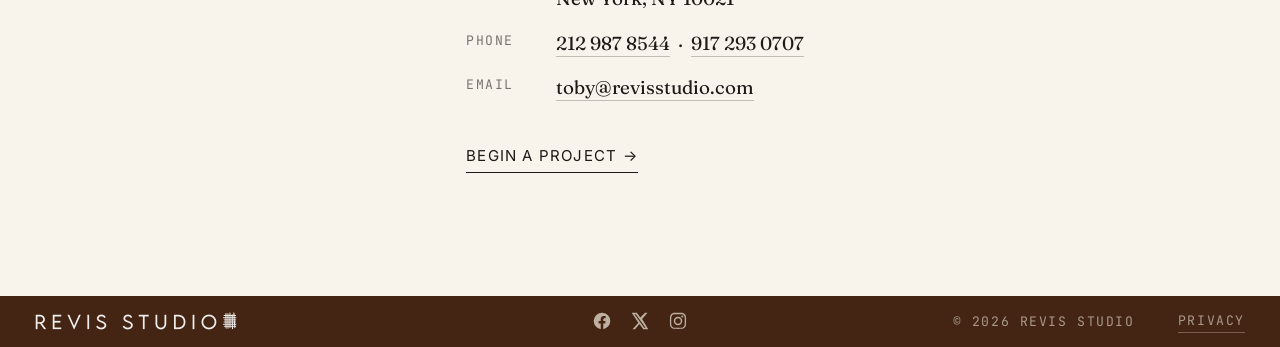
==== commit bc4846f4: "Branding: actual Revis Studio logo across header/footer/favicon + mobile responsive polish (vertical" ====
--- a/index.html
+++ b/index.html
@@ -19,7 +19,7 @@
 <link rel="preconnect" href="https://fonts.googleapis.com">
 <link rel="preconnect" href="https://fonts.gstatic.com" crossorigin>
 <link rel="stylesheet" href="https://fonts.googleapis.com/css2?family=Fraunces:ital,opsz,wght@0,9..144,300..500;1,9..144,300..500&family=Inter:wght@400;500&family=JetBrains+Mono:wght@400&display=swap" />
-<link rel="stylesheet" href="assets/css/style.css?v=19" />
+<link rel="stylesheet" href="assets/css/style.css?v=23" />
 <link rel="icon" type="image/svg+xml" href="assets/img/favicon.svg" />
 
 <script type="application/ld+json">
@@ -68,13 +68,7 @@
 <a href="#main" class="sr">Skip to content</a>
 
 <header class="site-header" id="siteHeader">
-  <a href="./" class="brand" aria-label="Revis Studio, home">
-    <svg class="mark" viewBox="0 0 24 24" fill="none" stroke="currentColor" stroke-width="1.1" aria-hidden="true">
-      <path d="M12 2 L21 7 L21 17 L12 22 L3 17 L3 7 Z"/>
-      <path d="M12 2 L12 22 M3 7 L21 17 M3 17 L21 7"/>
-    </svg>
-    <span>Revis<i>&nbsp;Studio</i></span>
-  </a>
+  <a href="./" class="brand" aria-label="Revis Studio"><img src="assets/img/logo.png" alt="Revis Studio" /></a>
   <nav class="nav" id="primaryNav" aria-label="Primary">
     <ul>
       <li><a href="about.html">About</a></li>
@@ -248,7 +242,7 @@
 <footer class="site-foot">
   <div class="wrap">
     <div class="foot__row">
-      <p class="foot__brand">Revis<i> Studio</i></p>
+      <a href="./" class="foot__brand" aria-label="Revis Studio"><img src="assets/img/logo.png" alt="Revis Studio" /></a>
 
       <nav class="foot__social" aria-label="Social">
         <a href="https://www.facebook.com/revisstudio" rel="noopener" target="_blank" aria-label="Revis Studio on Facebook">
--- a/assets/css/style.css
+++ b/assets/css/style.css
@@ -125,10 +125,11 @@
   position: sticky;
   top: 0;
   z-index: 100;
-  padding: 1.1rem var(--gutter);
+  padding: 1rem var(--gutter);
   display: grid;
-  grid-template-columns: 1fr auto 1fr;
+  grid-template-columns: auto 1fr auto;
   align-items: center;
+  gap: 1rem;
   background: color-mix(in oklch, var(--paper) 85%, transparent);
   -webkit-backdrop-filter: blur(12px);
   backdrop-filter: blur(12px);
@@ -138,19 +139,25 @@
 .site-header.is-scrolled {
   border-bottom-color: var(--rule);
 }
+@media (max-width: 880px) {
+  .site-header { padding: 0.75rem var(--gutter); }
+}
 
 .brand {
-  display: inline-flex; align-items: center; gap: 0.55rem;
+  display: inline-flex; align-items: center;
   justify-self: start;
-  font-family: var(--font-display);
-  font-weight: 420;
-  font-size: 1.12rem;
-  letter-spacing: 0;
   position: relative;
   z-index: 100;
-}
-.brand .mark { width: 22px; height: 22px; }
-.brand i { font-style: italic; opacity: .8; }
+  line-height: 0;
+}
+.brand img {
+  height: 22px;
+  width: auto;
+  display: block;
+}
+@media (max-width: 720px) {
+  .brand img { height: 18px; }
+}
 
 .nav { justify-self: center; }
 .nav ul { display: flex; gap: clamp(1rem, 0.5rem + 1.4vw, 2rem); }
@@ -408,21 +415,44 @@
 }
 .split__label { padding-top: 0.3em; }
 
-/* ----- Quality page ----- */
-.quality-feature {
-  aspect-ratio: 4 / 5;
+/* ----- About page (editorial profile) ----- */
+.profile {
+  display: grid;
+  grid-template-columns: 1fr;
+  gap: clamp(1.25rem, 1rem + 1vw, 2rem);
+}
+@media (min-width: 880px) {
+  .profile { grid-template-columns: 0.85fr 1.15fr; gap: clamp(1.5rem, 1rem + 1.5vw, 2.75rem); align-items: stretch; }
+}
+
+.profile__media {
+  margin: 0;
+  position: relative;
   border-radius: var(--rad);
   overflow: hidden;
   background: var(--bone);
-  position: relative;
   isolation: isolate;
-  margin: 0;
-}
-.quality-feature img { opacity: 1; }
-.quality-feature figcaption {
+  aspect-ratio: 4 / 5;
+}
+@media (min-width: 880px) {
+  .profile__media { aspect-ratio: auto; min-height: 100%; }
+}
+.profile__media .ph { position: absolute; inset: 0; z-index: 0; }
+.profile__media img {
+  position: absolute; inset: 0;
+  width: 100%; height: 100%;
+  object-fit: cover;
+  display: block;
+  z-index: 1;
+  opacity: 1;
+  filter: saturate(0.92) contrast(1.02);
+  transition: transform 1000ms var(--ease-out);
+}
+.profile__media:hover img { transform: scale(1.03); }
+.profile__media figcaption {
   position: absolute;
   inset: auto auto 0.8rem 0.8rem;
-  margin: 0;
+  z-index: 2;
   font-family: var(--font-mono);
   font-size: var(--fs-xs);
   letter-spacing: 0.14em;
@@ -434,24 +464,243 @@
   padding: 0.4rem 0.7rem;
   border-radius: 999px;
 }
-@media (min-width: 720px) {
-  .quality-feature { aspect-ratio: 3 / 4; }
-}
-
-.quality-close {
-  font-family: var(--font-display);
-  font-weight: 380;
-  font-size: clamp(1.1rem, 0.95rem + 0.6vw, 1.4rem);
-  line-height: 1.4;
-  color: var(--ink);
-  text-align: center;
-  max-width: 56ch;
-  margin-inline: auto;
-  text-wrap: balance;
-}
-.quality-close em {
+
+.profile__body {
+  display: flex;
+  flex-direction: column;
+  gap: clamp(1.25rem, 1rem + 0.75vw, 1.75rem);
+}
+.profile__block {
+  display: flex;
+  flex-direction: column;
+  gap: 0.5rem;
+}
+.profile__block .label {
+  font-family: var(--font-mono);
+  font-size: var(--fs-xs);
+  letter-spacing: 0.16em;
+  text-transform: uppercase;
+  color: var(--ink-mute);
+  margin: 0;
+}
+.profile__statement {
+  font-family: var(--font-display);
+  font-weight: 420;
+  font-size: clamp(1.2rem, 1rem + 0.7vw, 1.55rem);
+  line-height: 1.2;
+  letter-spacing: -0.012em;
+  color: var(--ink);
+  margin: 0;
+}
+.profile__statement em {
   font-style: italic;
   color: var(--ochre);
+}
+.profile__prose {
+  font-family: var(--font-display);
+  font-weight: 380;
+  font-size: var(--fs-sm);
+  line-height: 1.6;
+  color: var(--ink-soft);
+  margin: 0;
+  max-width: 62ch;
+}
+.profile__prose em {
+  font-style: italic;
+  color: var(--ochre);
+  font-weight: 420;
+}
+
+/* Timeline */
+.profile__timeline {
+  display: grid;
+  grid-template-columns: repeat(6, 1fr);
+  gap: 0;
+  margin: 0;
+  padding: 0;
+  list-style: none;
+  border-top: 1px solid var(--rule);
+  padding-top: clamp(0.85rem, 0.65rem + 0.5vw, 1.15rem);
+  position: relative;
+}
+@media (max-width: 720px) {
+  .profile__timeline { grid-template-columns: repeat(3, 1fr); row-gap: 0.85rem; }
+}
+@media (max-width: 460px) {
+  .profile__timeline { grid-template-columns: repeat(2, 1fr); }
+}
+.profile__timeline li {
+  display: flex;
+  flex-direction: column;
+  gap: 0.25rem;
+  position: relative;
+  padding-right: 0.5rem;
+}
+.profile__timeline .t-dot {
+  width: 6px; height: 6px;
+  border-radius: 50%;
+  background: color-mix(in oklch, var(--ink) 35%, transparent);
+  display: inline-block;
+  margin-bottom: 0.3rem;
+}
+.profile__timeline .t-dot--ochre {
+  background: var(--ochre);
+  width: 8px; height: 8px;
+}
+.profile__timeline b {
+  font-family: var(--font-display);
+  font-weight: 450;
+  font-size: var(--fs-sm);
+  letter-spacing: -0.005em;
+  color: var(--ink);
+  line-height: 1.2;
+}
+.profile__timeline span:not(.t-dot) {
+  font-family: var(--font-mono);
+  font-size: var(--fs-xs);
+  letter-spacing: 0.04em;
+  color: var(--ink-mute);
+  line-height: 1.35;
+}
+
+/* ----- Quality page (horizontal flow) ----- */
+.quality-head {
+  display: grid;
+  grid-template-columns: 1fr;
+  gap: 0.75rem;
+  align-items: end;
+}
+@media (min-width: 880px) {
+  .quality-head { grid-template-columns: 1.5fr 1fr; gap: 2rem; }
+}
+.quality-head__intro {
+  font-family: var(--font-display);
+  font-size: var(--fs-md);
+  font-weight: 380;
+  color: var(--ink-soft);
+  line-height: 1.45;
+  max-width: 36ch;
+}
+@media (min-width: 880px) {
+  .quality-head__intro { text-align: right; justify-self: end; }
+}
+
+.quality-strip {
+  padding-block: clamp(1rem, 0.75rem + 1vw, 2rem) clamp(1rem, 0.75rem + 0.75vw, 1.5rem);
+  position: relative;
+  isolation: isolate;
+}
+.quality-strip::before {
+  content: "";
+  position: absolute;
+  inset: 0;
+  z-index: -1;
+  background:
+    radial-gradient(55% 70% at 80% 20%, color-mix(in oklch, var(--ochre) 12%, transparent) 0%, transparent 60%),
+    radial-gradient(40% 60% at 10% 95%, color-mix(in oklch, var(--clay) 9%, transparent) 0%, transparent 60%);
+  pointer-events: none;
+}
+
+.quality-flow {
+  display: grid;
+  grid-template-columns: repeat(4, 1fr);
+  gap: clamp(0.75rem, 0.5rem + 0.5vw, 1.25rem);
+  list-style: none;
+  margin: 0;
+  padding: 0;
+  counter-reset: q;
+}
+@media (max-width: 900px) {
+  .quality-flow { grid-template-columns: repeat(2, 1fr); gap: 1.5rem; }
+}
+@media (max-width: 520px) {
+  .quality-flow { grid-template-columns: 1fr; }
+}
+
+.qstep {
+  display: flex;
+  flex-direction: column;
+  gap: 0.5rem;
+  position: relative;
+}
+.qstep__head {
+  display: flex;
+  align-items: center;
+  gap: 0.75rem;
+  margin-bottom: 0.35rem;
+}
+.qstep__no {
+  font-family: var(--font-mono);
+  font-size: var(--fs-xs);
+  letter-spacing: 0.18em;
+  color: var(--ochre);
+  font-weight: 400;
+}
+.qstep__line {
+  flex: 1;
+  height: 1px;
+  background: color-mix(in oklch, var(--ochre) 35%, transparent);
+  position: relative;
+}
+.qstep__line::after {
+  content: "";
+  position: absolute;
+  right: -3px; top: 50%;
+  transform: translateY(-50%);
+  width: 6px; height: 6px;
+  border-radius: 50%;
+  background: var(--ochre);
+}
+@media (max-width: 900px) {
+  .qstep__line { display: none; }
+}
+
+.qstep__media {
+  margin: 0;
+  aspect-ratio: 4 / 5;
+  overflow: hidden;
+  border-radius: var(--rad);
+  background: var(--bone);
+  position: relative;
+}
+.qstep__media img {
+  width: 100%; height: 100%;
+  display: block;
+  object-fit: cover;
+  filter: saturate(0.92) contrast(1.02);
+  transition: transform 700ms var(--ease-out);
+  opacity: 1;
+  position: absolute;
+  inset: 0;
+  z-index: 1;
+}
+.qstep:hover .qstep__media img { transform: scale(1.04); }
+
+.qstep__title {
+  font-family: var(--font-display);
+  font-weight: 420;
+  font-size: clamp(1.2rem, 1rem + 0.6vw, 1.5rem);
+  letter-spacing: -0.012em;
+  line-height: 1.1;
+  color: var(--ink);
+  margin-top: 0.4rem;
+}
+.qstep__sub {
+  font-family: var(--font-display);
+  font-style: italic;
+  font-weight: 380;
+  font-size: var(--fs-sm);
+  line-height: 1.45;
+  color: var(--ink-soft);
+  margin: 0;
+}
+.qstep__meta {
+  font-family: var(--font-mono);
+  font-size: var(--fs-xs);
+  letter-spacing: 0.06em;
+  text-transform: uppercase;
+  color: var(--ink-mute);
+  margin-top: 0.25rem;
 }
 
 /* ----- Policy (privacy page directory) ----- */
@@ -720,11 +969,27 @@
   position: relative;
   transition: background var(--dur-fast) var(--ease);
 }
+
+/* Mobile: stack cast cards vertically, no horizontal scroll */
 @media (max-width: 720px) {
-  .cast-card { flex-basis: calc(50% - 1px); }
-}
-@media (max-width: 480px) {
-  .cast-card { flex-basis: 80%; min-width: 0; }
+  .stage__cast {
+    flex-direction: column;
+    overflow-x: visible;
+    overflow-y: visible;
+    scroll-snap-type: none;
+    gap: 1px;
+  }
+  .cast-card {
+    flex-basis: auto;
+    flex-shrink: 0;
+    width: 100%;
+    min-width: 0;
+    scroll-snap-align: none;
+  }
+  .stage__cast-wrap::before, .stage__cast-wrap::after {
+    display: none;
+  }
+  .cast-card::before { top: 0; height: 2px; }
 }
 .cast-card::before {
   content: "";
@@ -1048,14 +1313,22 @@
   .foot__row { grid-template-columns: 1fr; justify-items: center; text-align: center; gap: 0.75rem; }
 }
 .foot__brand {
-  font-family: var(--font-display);
-  font-size: var(--fs-md);
-  font-weight: 420;
-  letter-spacing: 0;
   justify-self: start;
-}
+  display: inline-flex;
+  align-items: center;
+  line-height: 0;
+  border-bottom: 0 !important;
+}
+.foot__brand img {
+  height: 18px;
+  width: auto;
+  display: block;
+  filter: brightness(0) invert(1);
+  opacity: 0.92;
+  transition: opacity var(--dur-fast) var(--ease);
+}
+.foot__brand:hover img { opacity: 1; }
 @media (max-width: 720px) { .foot__brand { justify-self: center; } }
-.foot__brand i { font-style: italic; opacity: .8; }
 
 .foot__social {
   display: inline-flex;
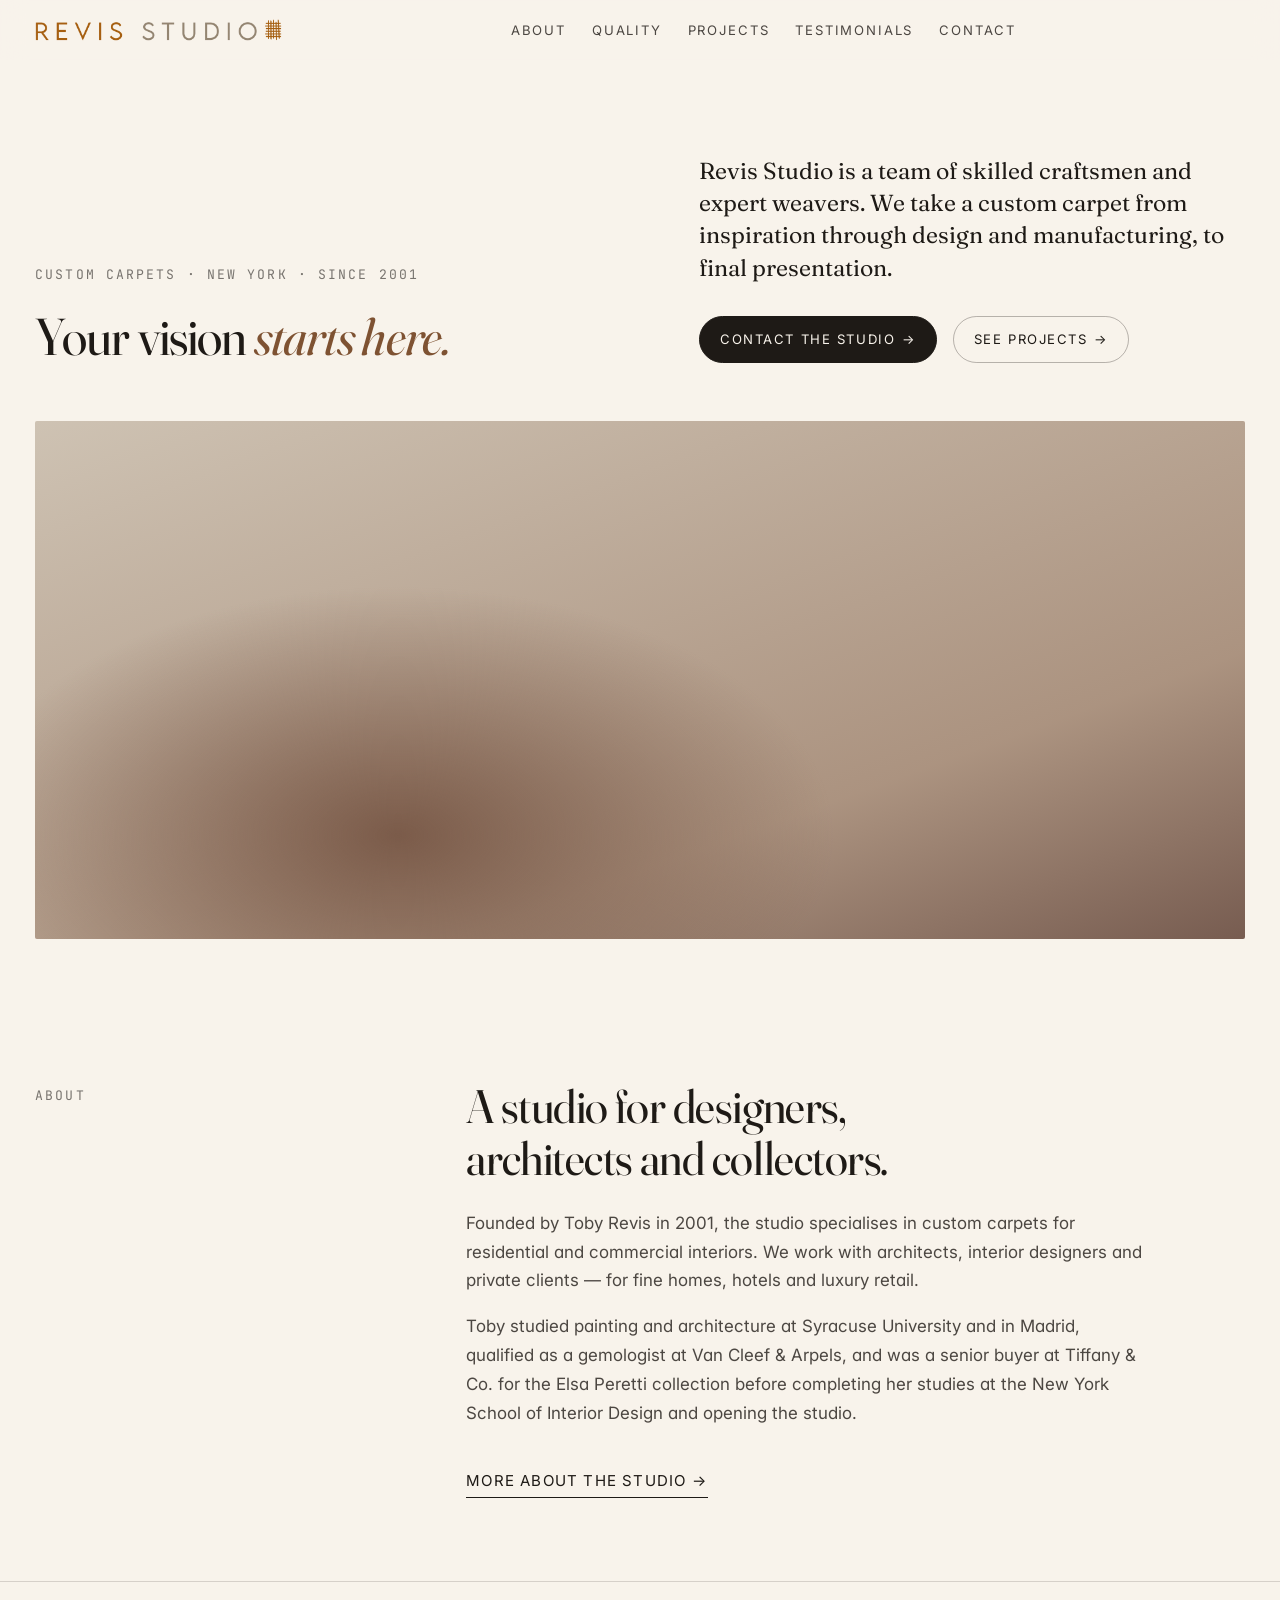
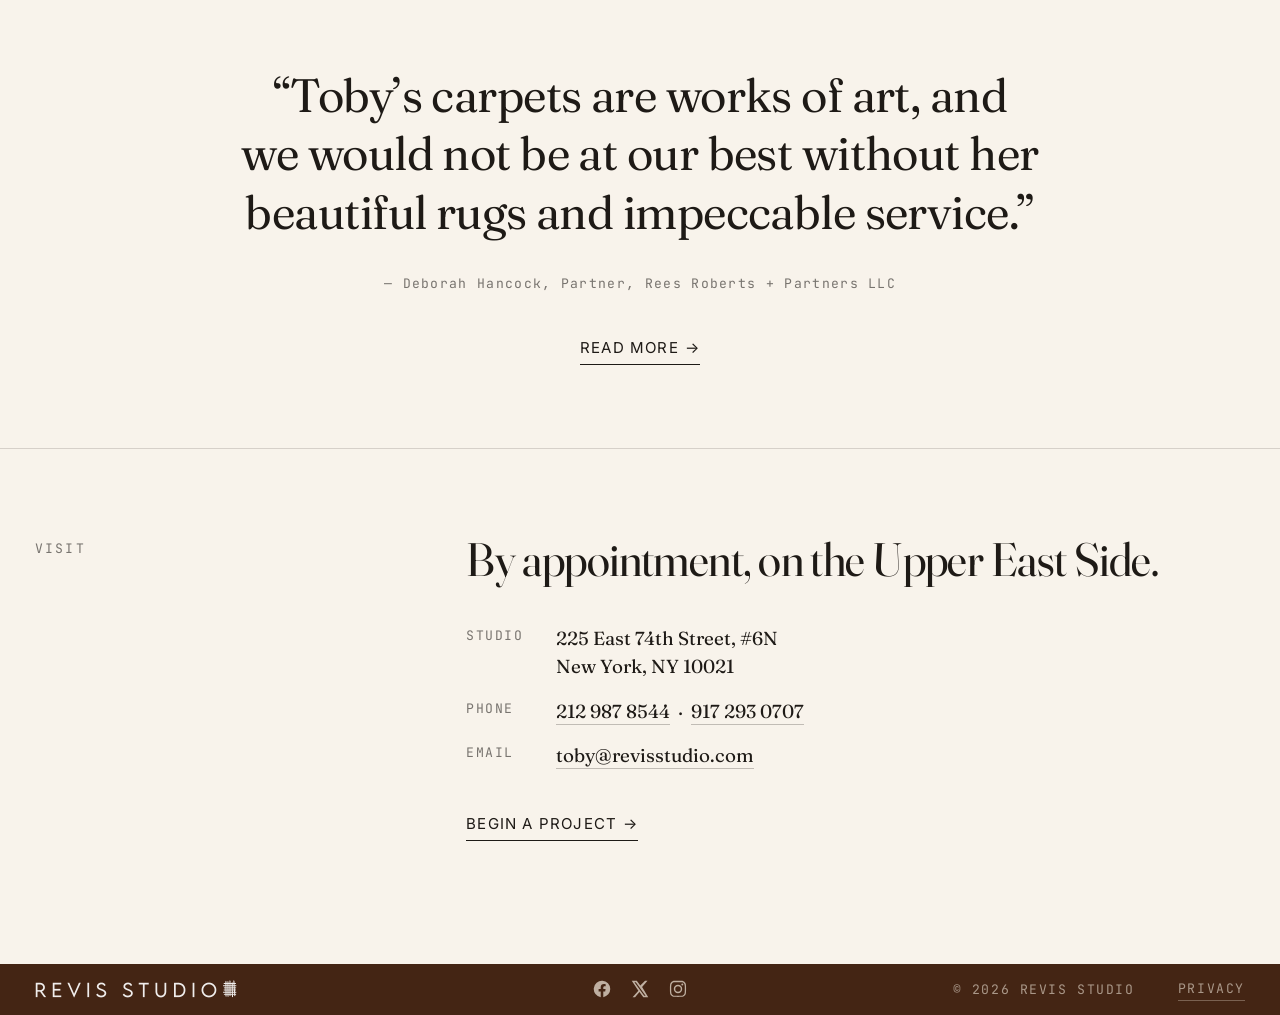
==== commit 34cb3cda: "Home: remove Selected work section" ====
--- a/index.html
+++ b/index.html
@@ -19,7 +19,7 @@
 <link rel="preconnect" href="https://fonts.googleapis.com">
 <link rel="preconnect" href="https://fonts.gstatic.com" crossorigin>
 <link rel="stylesheet" href="https://fonts.googleapis.com/css2?family=Fraunces:ital,opsz,wght@0,9..144,300..500;1,9..144,300..500&family=Inter:wght@400;500&family=JetBrains+Mono:wght@400&display=swap" />
-<link rel="stylesheet" href="assets/css/style.css?v=23" />
+<link rel="stylesheet" href="assets/css/style.css?v=24" />
 <link rel="icon" type="image/svg+xml" href="assets/img/favicon.svg" />
 
 <script type="application/ld+json">
@@ -131,72 +131,6 @@
 
   <hr class="rule" />
 
-  <!-- ============ FEATURED WORK ============ -->
-  <section class="section">
-    <div class="wrap">
-      <div class="section-title">
-        <h2>Selected work</h2>
-        <a href="projects.html" class="link">All projects <span aria-hidden="true">→</span></a>
-      </div>
-
-      <div class="work-grid">
-        <a class="work-card" href="projects.html#manhattan">
-          <figure data-img="1542617453-eef1147648c8" data-alt="Manhattan Duplex">
-            <div class="ph ph--interior" aria-hidden="true"></div>
-          </figure>
-          <div class="work-card__meta">
-            <div>
-              <h3 class="work-card__title">Manhattan Duplex</h3>
-              <p class="work-card__sub">Architectural Digest · Miguel Flores Vianna</p>
-            </div>
-            <span class="work-card__no">01</span>
-          </div>
-        </a>
-
-        <a class="work-card" href="projects.html#watermill">
-          <figure data-img="1614597445276-ad2feae53405" data-alt="Watermill Retreat">
-            <div class="ph ph--motif" aria-hidden="true"></div>
-          </figure>
-          <div class="work-card__meta">
-            <div>
-              <h3 class="work-card__title">Watermill Retreat</h3>
-              <p class="work-card__sub">Luxe Interiors + Design · Bedroom</p>
-            </div>
-            <span class="work-card__no">02</span>
-          </div>
-        </a>
-
-        <a class="work-card" href="projects.html#tahari">
-          <figure data-img="1567958451986-2de427a4a0be" data-alt="Elie Tahari, East Hampton">
-            <div class="ph ph--dye" aria-hidden="true"></div>
-          </figure>
-          <div class="work-card__meta">
-            <div>
-              <h3 class="work-card__title">Elie Tahari · East Hampton</h3>
-              <p class="work-card__sub">Retail · Timeless &amp; beach‑chic</p>
-            </div>
-            <span class="work-card__no">03</span>
-          </div>
-        </a>
-
-        <a class="work-card" href="projects.html#sonoma">
-          <figure data-img="1571508601936-6ca847b47ae4" data-alt="Sonoma Residence">
-            <div class="ph ph--himalaya" aria-hidden="true"></div>
-          </figure>
-          <div class="work-card__meta">
-            <div>
-              <h3 class="work-card__title">Sonoma Residence</h3>
-              <p class="work-card__sub">Sonoma Magazine · A vintage bungalow</p>
-            </div>
-            <span class="work-card__no">04</span>
-          </div>
-        </a>
-      </div>
-    </div>
-  </section>
-
-  <hr class="rule" />
-
   <!-- ============ TESTIMONIAL (one) ============ -->
   <section class="section">
     <div class="wrap wrap--narrow">
--- a/assets/css/style.css
+++ b/assets/css/style.css
@@ -414,6 +414,29 @@
   .split { grid-template-columns: minmax(180px, 1fr) 2fr; gap: clamp(2rem, 1rem + 2vw, 4rem); }
 }
 .split__label { padding-top: 0.3em; }
+
+/* ----- Page hero split row (used on contact and similar) ----- */
+.page-hero__row {
+  display: grid;
+  grid-template-columns: 1fr;
+  gap: 0.75rem 2rem;
+  align-items: end;
+}
+@media (min-width: 880px) {
+  .page-hero__row { grid-template-columns: 1.2fr 1fr; gap: 2rem; }
+}
+.page-hero__intro {
+  font-family: var(--font-display);
+  font-size: var(--fs-md);
+  font-weight: 380;
+  line-height: 1.5;
+  color: var(--ink-soft);
+  max-width: 48ch;
+  margin: 0;
+}
+@media (min-width: 880px) {
+  .page-hero__intro { justify-self: end; text-align: right; padding-bottom: 0.25rem; }
+}
 
 /* ----- About page (editorial profile) ----- */
 .profile {
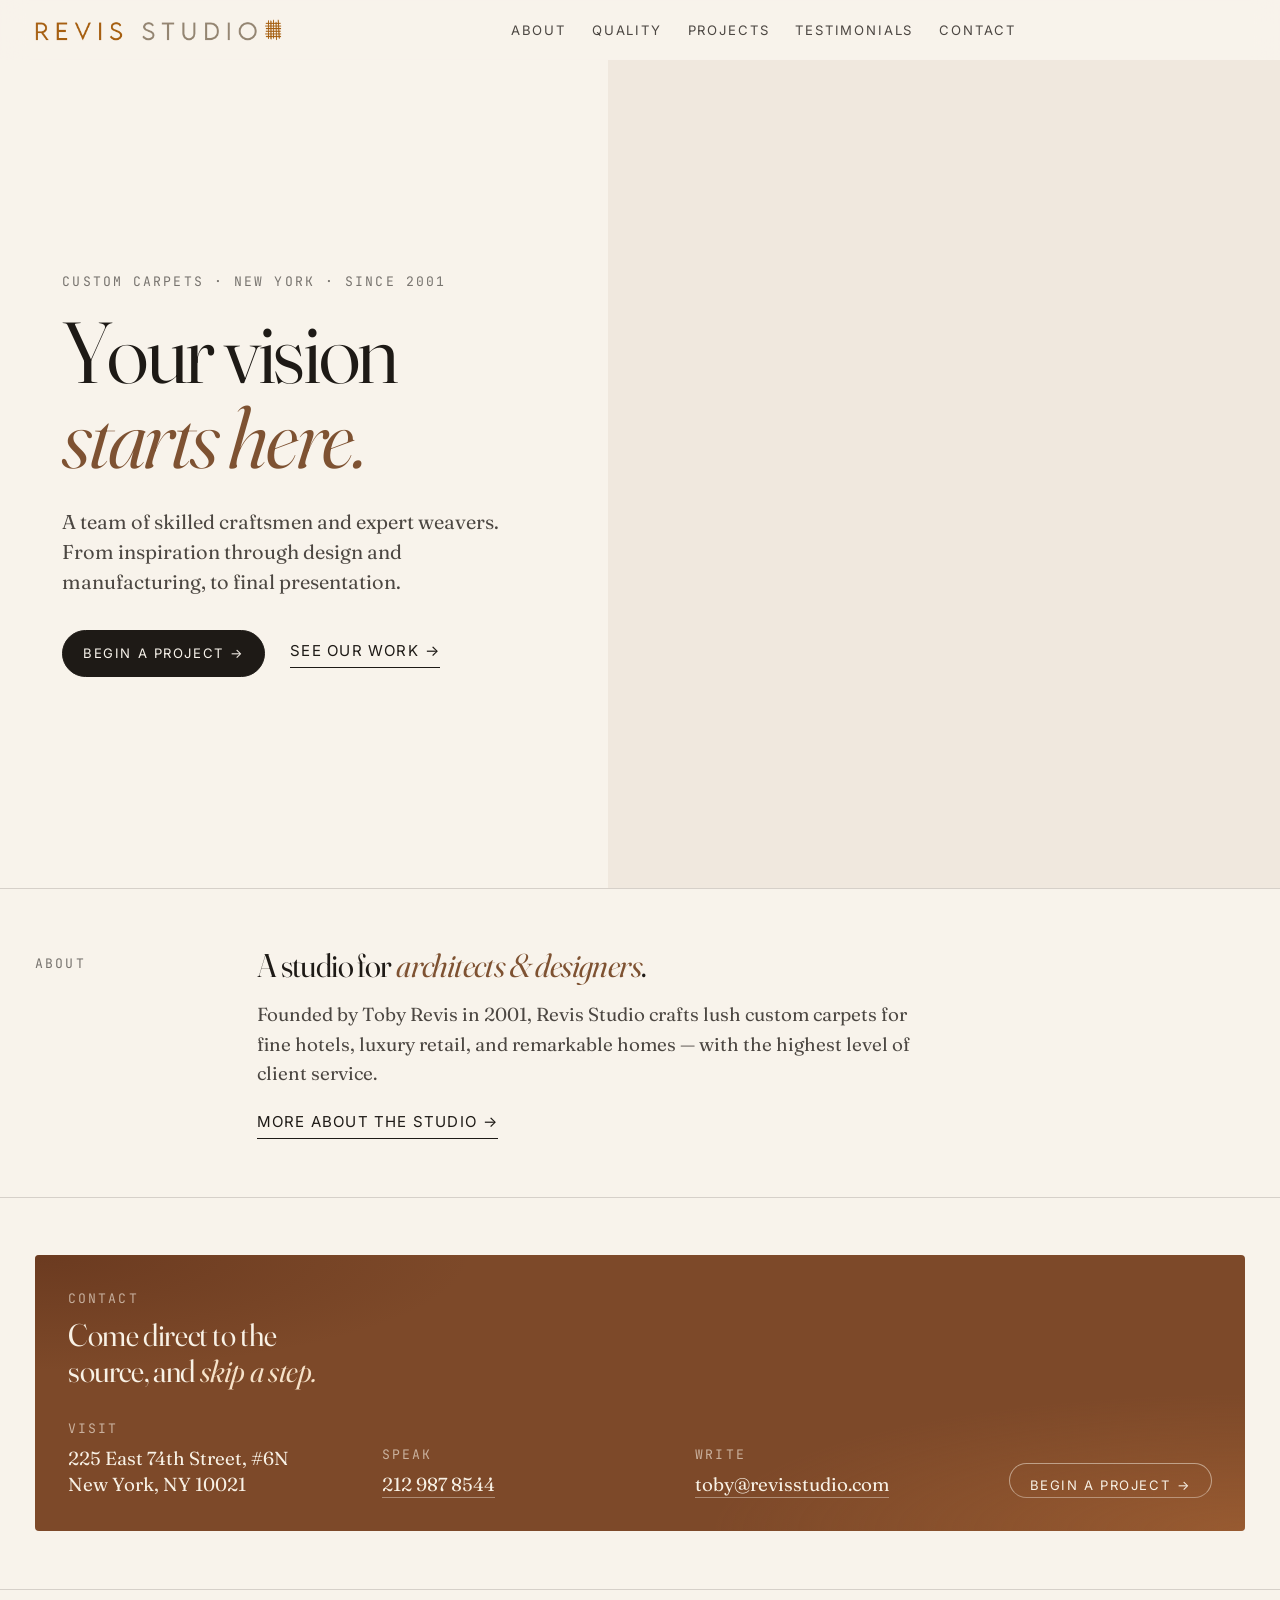
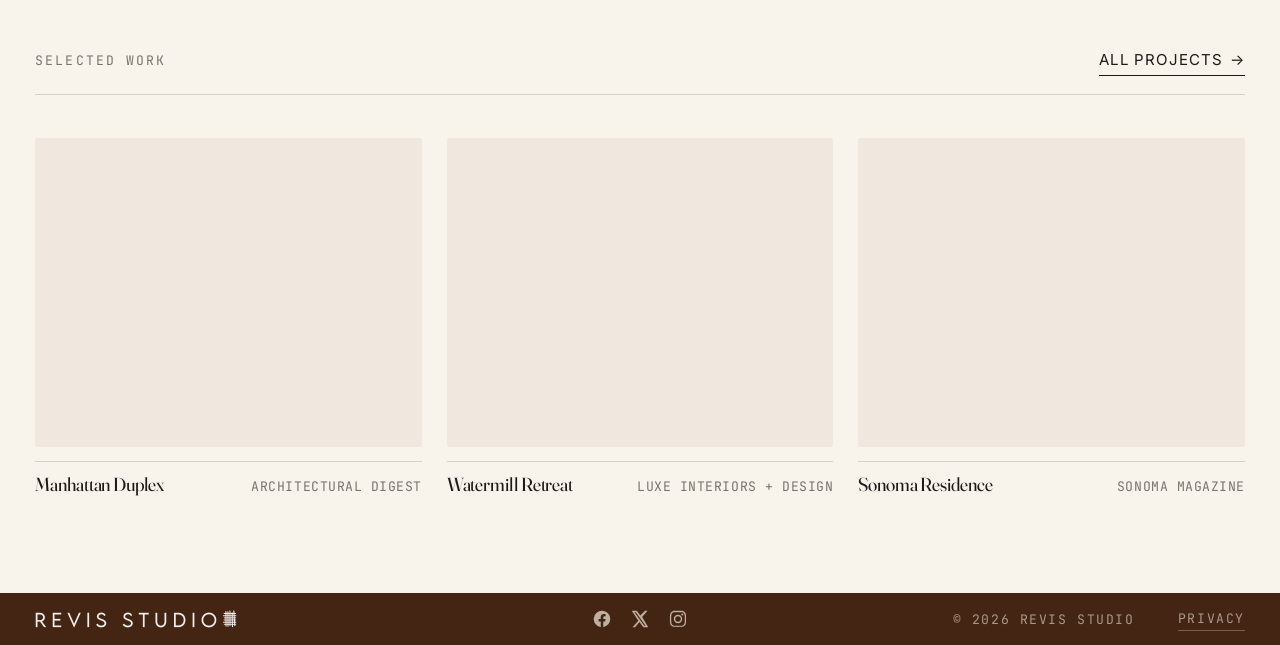
==== commit 8f11ac7a: "Home: stunning split-hero landing + simple about/contact/projects sections" ====
--- a/index.html
+++ b/index.html
@@ -6,7 +6,7 @@
 <meta name="theme-color" content="#efeae0" />
 
 <title>Revis Studio — Custom Carpets, New York City</title>
-<meta name="description" content="Revis Studio is a New York atelier of skilled craftsmen and expert weavers. From inspiration through design and manufacturing to final presentation, founded in 2001 by Toby Revis." />
+<meta name="description" content="Revis Studio is a New York atelier of skilled craftsmen and expert weavers. From inspiration through design and manufacturing to final presentation. Since 2001." />
 <meta name="robots" content="noindex,nofollow" />
 <link rel="canonical" href="https://revisstudio.com/" />
 
@@ -19,7 +19,7 @@
 <link rel="preconnect" href="https://fonts.googleapis.com">
 <link rel="preconnect" href="https://fonts.gstatic.com" crossorigin>
 <link rel="stylesheet" href="https://fonts.googleapis.com/css2?family=Fraunces:ital,opsz,wght@0,9..144,300..500;1,9..144,300..500&family=Inter:wght@400;500&family=JetBrains+Mono:wght@400&display=swap" />
-<link rel="stylesheet" href="assets/css/style.css?v=24" />
+<link rel="stylesheet" href="assets/css/style.css?v=25" />
 <link rel="icon" type="image/svg+xml" href="assets/img/favicon.svg" />
 
 <script type="application/ld+json">
@@ -52,11 +52,7 @@
       "@id": "https://revisstudio.com/#toby",
       "name": "Toby Revis",
       "jobTitle": "Founder",
-      "worksFor": { "@id": "https://revisstudio.com/#business" },
-      "alumniOf": [
-        { "@type": "CollegeOrUniversity", "name": "Syracuse University" },
-        { "@type": "CollegeOrUniversity", "name": "New York School of Interior Design" }
-      ]
+      "worksFor": { "@id": "https://revisstudio.com/#business" }
     }
   ]
 }
@@ -83,90 +79,109 @@
 
 <main id="main">
 
-  <!-- ============ HERO ============ -->
-  <section class="hero">
+  <!-- ============ LANDING HERO ============ -->
+  <section class="landing">
+    <div class="landing__copy">
+      <p class="eyebrow">Custom carpets · New York · Since 2001</p>
+      <h1 class="landing__title">
+        Your vision <em>starts&nbsp;here.</em>
+      </h1>
+      <p class="landing__lede">
+        A team of skilled craftsmen and expert weavers. From inspiration through design and manufacturing, to final presentation.
+      </p>
+      <div class="landing__cta">
+        <a href="contact.html" class="btn">Begin a project <span class="arr" aria-hidden="true">→</span></a>
+        <a href="projects.html" class="link">See our work <span aria-hidden="true">→</span></a>
+      </div>
+    </div>
+
+    <figure class="landing__media">
+      <img src="https://revisstudio.com/wp-content/uploads/2020/11/122991246_371111444323682_4792032784960273467_n.jpg" alt="A Revis Studio carpet in a Manhattan duplex" loading="eager" decoding="async" />
+    </figure>
+  </section>
+
+  <!-- ============ ABOUT ============ -->
+  <section class="lp-section">
     <div class="wrap">
-      <div class="hero__grid">
-        <div>
-          <p class="eyebrow">Custom carpets · New York · Since 2001</p>
-          <h1 class="mt-2">Your vision <em>starts here.</em></h1>
+      <div class="lp-row">
+        <p class="eyebrow">About</p>
+        <div class="lp-row__body">
+          <h2 class="lp-row__title">A studio for <em>architects&nbsp;&amp;&nbsp;designers</em>.</h2>
+          <p class="lp-row__prose">
+            Founded by Toby Revis in 2001, Revis Studio crafts lush custom carpets for fine hotels, luxury retail, and remarkable homes — with the highest level of client service.
+          </p>
+          <p><a href="about.html" class="link">More about the studio <span aria-hidden="true">→</span></a></p>
         </div>
-        <div>
-          <p class="lede">
-            Revis Studio is a team of skilled craftsmen and expert weavers. We take a custom carpet from inspiration through design and manufacturing, to final presentation.
-          </p>
-          <div class="hero__cta">
-            <a href="contact.html" class="btn">Contact the studio <span class="arr" aria-hidden="true">→</span></a>
-            <a href="projects.html" class="btn btn--ghost">See projects <span class="arr" aria-hidden="true">→</span></a>
-          </div>
+      </div>
+    </div>
+  </section>
+
+  <!-- ============ CONTACT ============ -->
+  <section class="lp-section">
+    <div class="wrap">
+      <div class="lp-contact warm-card warm-card--stack">
+        <div class="lp-contact__head">
+          <p class="label">Contact</p>
+          <h2>Come direct to the source, and <em>skip&nbsp;a&nbsp;step.</em></h2>
         </div>
-      </div>
-
-      <div class="hero__media reveal">
-        <figure data-img="1542617453-eef1147648c8" data-alt="A hand-knotted Revis Studio carpet">
-          <div class="ph ph--interior" aria-hidden="true"></div>
-        </figure>
-      </div>
-    </div>
-  </section>
-
-  <!-- ============ ABOUT (short) ============ -->
-  <section class="section">
+
+        <div class="lp-contact__grid">
+          <div>
+            <p class="label">Visit</p>
+            <p class="value">225 East 74th Street, #6N<br/>New York, NY 10021</p>
+          </div>
+          <div>
+            <p class="label">Speak</p>
+            <p class="value"><a href="tel:+12129878544">212 987 8544</a></p>
+          </div>
+          <div>
+            <p class="label">Write</p>
+            <p class="value"><a href="mailto:toby@revisstudio.com">toby@revisstudio.com</a></p>
+          </div>
+          <div class="lp-contact__cta">
+            <a href="contact.html" class="btn btn--ghost-light">Begin a project <span class="arr" aria-hidden="true">→</span></a>
+          </div>
+        </div>
+      </div>
+    </div>
+  </section>
+
+  <!-- ============ PROJECTS ============ -->
+  <section class="lp-section">
     <div class="wrap">
-      <div class="split">
-        <div class="split__label">
-          <p class="eyebrow">About</p>
-        </div>
-        <div>
-          <h2>A studio for designers, architects and collectors.</h2>
-          <div class="prose mt-2">
-            <p>Founded by Toby Revis in 2001, the studio specialises in custom carpets for residential and commercial interiors. We work with architects, interior designers and private clients — for fine homes, hotels and luxury retail.</p>
-            <p>Toby studied painting and architecture at Syracuse University and in Madrid, qualified as a gemologist at Van Cleef &amp; Arpels, and was a senior buyer at Tiffany &amp; Co. for the Elsa Peretti collection before completing her studies at the New York School of Interior Design and opening the studio.</p>
-          </div>
-          <p class="mt-3"><a href="about.html" class="link">More about the studio <span aria-hidden="true">→</span></a></p>
-        </div>
-      </div>
-    </div>
-  </section>
-
-  <hr class="rule" />
-
-  <!-- ============ TESTIMONIAL (one) ============ -->
-  <section class="section">
-    <div class="wrap wrap--narrow">
-      <blockquote class="reveal" style="text-align: center;">
-        <p class="serif" style="font-size: var(--fs-2xl); font-weight: 380; line-height: 1.25; letter-spacing: -0.012em; text-wrap: balance;">
-          &ldquo;Toby&rsquo;s carpets are works of art, and we would not be at our best without her beautiful rugs and impeccable service.&rdquo;
-        </p>
-        <cite class="mono dim" style="display: block; margin-top: 2rem; font-style: normal; font-size: var(--fs-xs); letter-spacing: 0.1em;">
-          — Deborah Hancock, Partner, Rees Roberts + Partners LLC
-        </cite>
-      </blockquote>
-      <p class="center mt-3"><a href="testimonials.html" class="link">Read more <span aria-hidden="true">→</span></a></p>
-    </div>
-  </section>
-
-  <hr class="rule" />
-
-  <!-- ============ CONTACT ============ -->
-  <section class="section">
-    <div class="wrap">
-      <div class="split">
-        <div class="split__label">
-          <p class="eyebrow">Visit</p>
-        </div>
-        <div>
-          <h2>By appointment, on the Upper East Side.</h2>
-          <dl class="contact-list mt-3" style="grid-template-columns: auto 1fr; display: grid; gap: 1rem 2rem;">
-            <dt>Studio</dt>
-            <dd>225 East 74th Street, #6N<br/>New York, NY 10021</dd>
-            <dt>Phone</dt>
-            <dd><a href="tel:+12129878544">212 987 8544</a> &nbsp;·&nbsp; <a href="tel:+19172930707">917 293 0707</a></dd>
-            <dt>Email</dt>
-            <dd><a href="mailto:toby@revisstudio.com">toby@revisstudio.com</a></dd>
-          </dl>
-          <p class="mt-3"><a href="contact.html" class="link">Begin a project <span aria-hidden="true">→</span></a></p>
-        </div>
+      <div class="section-title">
+        <p class="eyebrow">Selected work</p>
+        <a href="projects.html" class="link">All projects <span aria-hidden="true">→</span></a>
+      </div>
+
+      <div class="lp-projects">
+        <a class="lp-project" href="projects.html#manhattan">
+          <figure>
+            <img src="https://revisstudio.com/wp-content/uploads/2020/11/122991246_371111444323682_4792032784960273467_n.jpg" alt="Manhattan Duplex" loading="lazy" decoding="async" />
+          </figure>
+          <div class="lp-project__meta">
+            <h3>Manhattan Duplex</h3>
+            <p>Architectural Digest</p>
+          </div>
+        </a>
+        <a class="lp-project" href="projects.html#watermill">
+          <figure>
+            <img src="https://revisstudio.com/wp-content/uploads/2020/11/120197850_2068453533289466_4003369555296360649_n.jpg" alt="Watermill Retreat" loading="lazy" decoding="async" />
+          </figure>
+          <div class="lp-project__meta">
+            <h3>Watermill Retreat</h3>
+            <p>Luxe Interiors + Design</p>
+          </div>
+        </a>
+        <a class="lp-project" href="projects.html#sonoma">
+          <figure>
+            <img src="https://revisstudio.com/wp-content/uploads/2020/11/118617379_1041765112909953_6542123697968358399_n.jpg" alt="Sonoma Residence" loading="lazy" decoding="async" />
+          </figure>
+          <div class="lp-project__meta">
+            <h3>Sonoma Residence</h3>
+            <p>Sonoma Magazine</p>
+          </div>
+        </a>
       </div>
     </div>
   </section>
--- a/assets/css/style.css
+++ b/assets/css/style.css
@@ -414,6 +414,248 @@
   .split { grid-template-columns: minmax(180px, 1fr) 2fr; gap: clamp(2rem, 1rem + 2vw, 4rem); }
 }
 .split__label { padding-top: 0.3em; }
+
+/* ----- Landing (home) page ----- */
+.landing {
+  display: grid;
+  grid-template-columns: 1fr;
+  align-items: stretch;
+  min-height: calc(100vh - 64px);
+  position: relative;
+}
+@media (min-width: 880px) {
+  .landing { grid-template-columns: 0.95fr 1.05fr; min-height: calc(100vh - 72px); }
+}
+
+.landing__copy {
+  padding: clamp(2rem, 1.5rem + 3vw, 4.5rem) var(--gutter);
+  display: flex;
+  flex-direction: column;
+  justify-content: center;
+  max-width: 700px;
+  margin-inline: auto;
+  width: 100%;
+}
+@media (min-width: 880px) {
+  .landing__copy {
+    padding: clamp(2rem, 1.5rem + 3vw, 4rem) clamp(2rem, 1.5rem + 3vw, 4.5rem);
+    margin-inline: 0;
+    max-width: none;
+  }
+}
+
+.landing__title {
+  font-family: var(--font-display);
+  font-weight: 350;
+  font-size: clamp(2.8rem, 2.2rem + 4vw, 5.5rem);
+  line-height: 0.98;
+  letter-spacing: -0.028em;
+  color: var(--ink);
+  margin-top: clamp(0.75rem, 0.5rem + 0.75vw, 1.25rem);
+  margin-bottom: clamp(1.25rem, 1rem + 1vw, 1.75rem);
+  text-wrap: balance;
+}
+.landing__title em {
+  font-style: italic;
+  color: var(--ochre);
+}
+
+.landing__lede {
+  font-family: var(--font-display);
+  font-weight: 380;
+  font-size: clamp(1.1rem, 1rem + 0.4vw, 1.25rem);
+  line-height: 1.5;
+  color: var(--ink-soft);
+  max-width: 42ch;
+  margin-bottom: clamp(1.5rem, 1.25rem + 1vw, 2.25rem);
+}
+
+.landing__cta {
+  display: flex;
+  align-items: center;
+  gap: clamp(1rem, 0.75rem + 1vw, 2rem);
+  flex-wrap: wrap;
+}
+
+.landing__media {
+  margin: 0;
+  position: relative;
+  overflow: hidden;
+  background: var(--bone);
+  min-height: 50vh;
+}
+.landing__media img {
+  position: absolute;
+  inset: 0;
+  width: 100%;
+  height: 100%;
+  object-fit: cover;
+  display: block;
+  filter: saturate(0.94) contrast(1.02);
+}
+
+/* ----- Landing-page sections ----- */
+.lp-section {
+  padding-block: clamp(2.5rem, 2rem + 2vw, 4rem);
+  border-top: 1px solid var(--rule);
+}
+
+.lp-row {
+  display: grid;
+  grid-template-columns: 1fr;
+  gap: 0.75rem;
+}
+@media (min-width: 720px) {
+  .lp-row { grid-template-columns: 180px 1fr; gap: clamp(1.5rem, 1rem + 2vw, 3.5rem); align-items: start; }
+  .lp-row .eyebrow { padding-top: 0.4rem; }
+}
+.lp-row__title {
+  font-family: var(--font-display);
+  font-weight: 380;
+  font-size: clamp(1.5rem, 1.25rem + 1vw, 2.1rem);
+  line-height: 1.15;
+  letter-spacing: -0.018em;
+  color: var(--ink);
+  margin: 0 0 1rem;
+  max-width: 24ch;
+}
+.lp-row__title em {
+  font-style: italic;
+  color: var(--ochre);
+}
+.lp-row__prose {
+  font-family: var(--font-display);
+  font-weight: 380;
+  font-size: var(--fs-md);
+  line-height: 1.55;
+  color: var(--ink-soft);
+  max-width: 56ch;
+  margin: 0 0 1.25rem;
+}
+
+/* Landing contact (uses warm-card with extra layout) */
+.lp-contact { padding: clamp(1.75rem, 1.25rem + 1.5vw, 2.75rem); }
+.lp-contact__head { margin-bottom: clamp(1.25rem, 1rem + 1vw, 2rem); }
+.lp-contact__head .label {
+  color: color-mix(in oklch, oklch(96% 0.018 80) 62%, transparent);
+  font-family: var(--font-mono);
+  font-size: var(--fs-xs);
+  letter-spacing: 0.16em;
+  text-transform: uppercase;
+}
+.lp-contact__head h2 {
+  font-family: var(--font-display);
+  font-weight: 380;
+  font-size: clamp(1.4rem, 1.15rem + 1vw, 2rem);
+  line-height: 1.15;
+  letter-spacing: -0.014em;
+  color: oklch(96% 0.018 80);
+  margin-top: 0.5rem;
+  max-width: 24ch;
+}
+.lp-contact__head h2 em {
+  font-style: italic;
+  color: oklch(85% 0.06 60);
+}
+.lp-contact__grid {
+  display: grid;
+  grid-template-columns: 1fr;
+  gap: 1.25rem 2rem;
+}
+@media (min-width: 720px) {
+  .lp-contact__grid { grid-template-columns: repeat(3, 1fr) auto; align-items: end; }
+}
+.lp-contact__grid .label {
+  font-family: var(--font-mono);
+  font-size: var(--fs-xs);
+  letter-spacing: 0.16em;
+  text-transform: uppercase;
+  color: color-mix(in oklch, oklch(96% 0.018 80) 62%, transparent);
+  margin: 0 0 0.45rem;
+}
+.lp-contact__grid .value {
+  font-family: var(--font-display);
+  font-size: var(--fs-md);
+  font-weight: 380;
+  line-height: 1.4;
+  color: oklch(96% 0.018 80);
+  margin: 0;
+}
+.lp-contact__grid .value a {
+  color: oklch(96% 0.018 80);
+  border-bottom: 1px solid color-mix(in oklch, oklch(96% 0.018 80) 40%, transparent);
+  padding-bottom: 1px;
+}
+.lp-contact__grid .value a:hover { border-bottom-color: oklch(96% 0.018 80); }
+.lp-contact__cta { justify-self: start; }
+@media (min-width: 720px) { .lp-contact__cta { justify-self: end; } }
+
+/* Light-on-dark ghost button */
+.btn--ghost-light {
+  background: transparent;
+  color: oklch(96% 0.018 80);
+  border-color: color-mix(in oklch, oklch(96% 0.018 80) 50%, transparent);
+}
+.btn--ghost-light:hover {
+  background: oklch(96% 0.018 80);
+  color: oklch(36% 0.075 45);
+  border-color: oklch(96% 0.018 80);
+}
+
+/* Landing project grid */
+.lp-projects {
+  display: grid;
+  grid-template-columns: repeat(3, 1fr);
+  gap: clamp(1rem, 0.75rem + 1vw, 1.75rem);
+}
+@media (max-width: 720px) {
+  .lp-projects { grid-template-columns: 1fr; }
+}
+.lp-project { display: block; color: inherit; }
+.lp-project figure {
+  aspect-ratio: 5 / 4;
+  border-radius: var(--rad);
+  overflow: hidden;
+  background: var(--bone);
+  position: relative;
+  margin: 0;
+}
+.lp-project figure img {
+  width: 100%;
+  height: 100%;
+  object-fit: cover;
+  display: block;
+  position: absolute;
+  inset: 0;
+  filter: saturate(0.92) contrast(1.02);
+  transition: transform 800ms var(--ease-out);
+}
+.lp-project:hover figure img { transform: scale(1.03); }
+.lp-project__meta {
+  display: flex;
+  justify-content: space-between;
+  align-items: baseline;
+  gap: 1rem;
+  margin-top: 0.85rem;
+  padding-top: 0.65rem;
+  border-top: 1px solid var(--rule);
+}
+.lp-project__meta h3 {
+  font-family: var(--font-display);
+  font-weight: 420;
+  font-size: var(--fs-md);
+  letter-spacing: -0.005em;
+  color: var(--ink);
+  line-height: 1.2;
+}
+.lp-project__meta p {
+  font-family: var(--font-mono);
+  font-size: var(--fs-xs);
+  letter-spacing: 0.04em;
+  text-transform: uppercase;
+  color: var(--ink-mute);
+  margin-top: 0.2rem;
+}
 
 /* ----- Page hero split row (used on contact and similar) ----- */
 .page-hero__row {
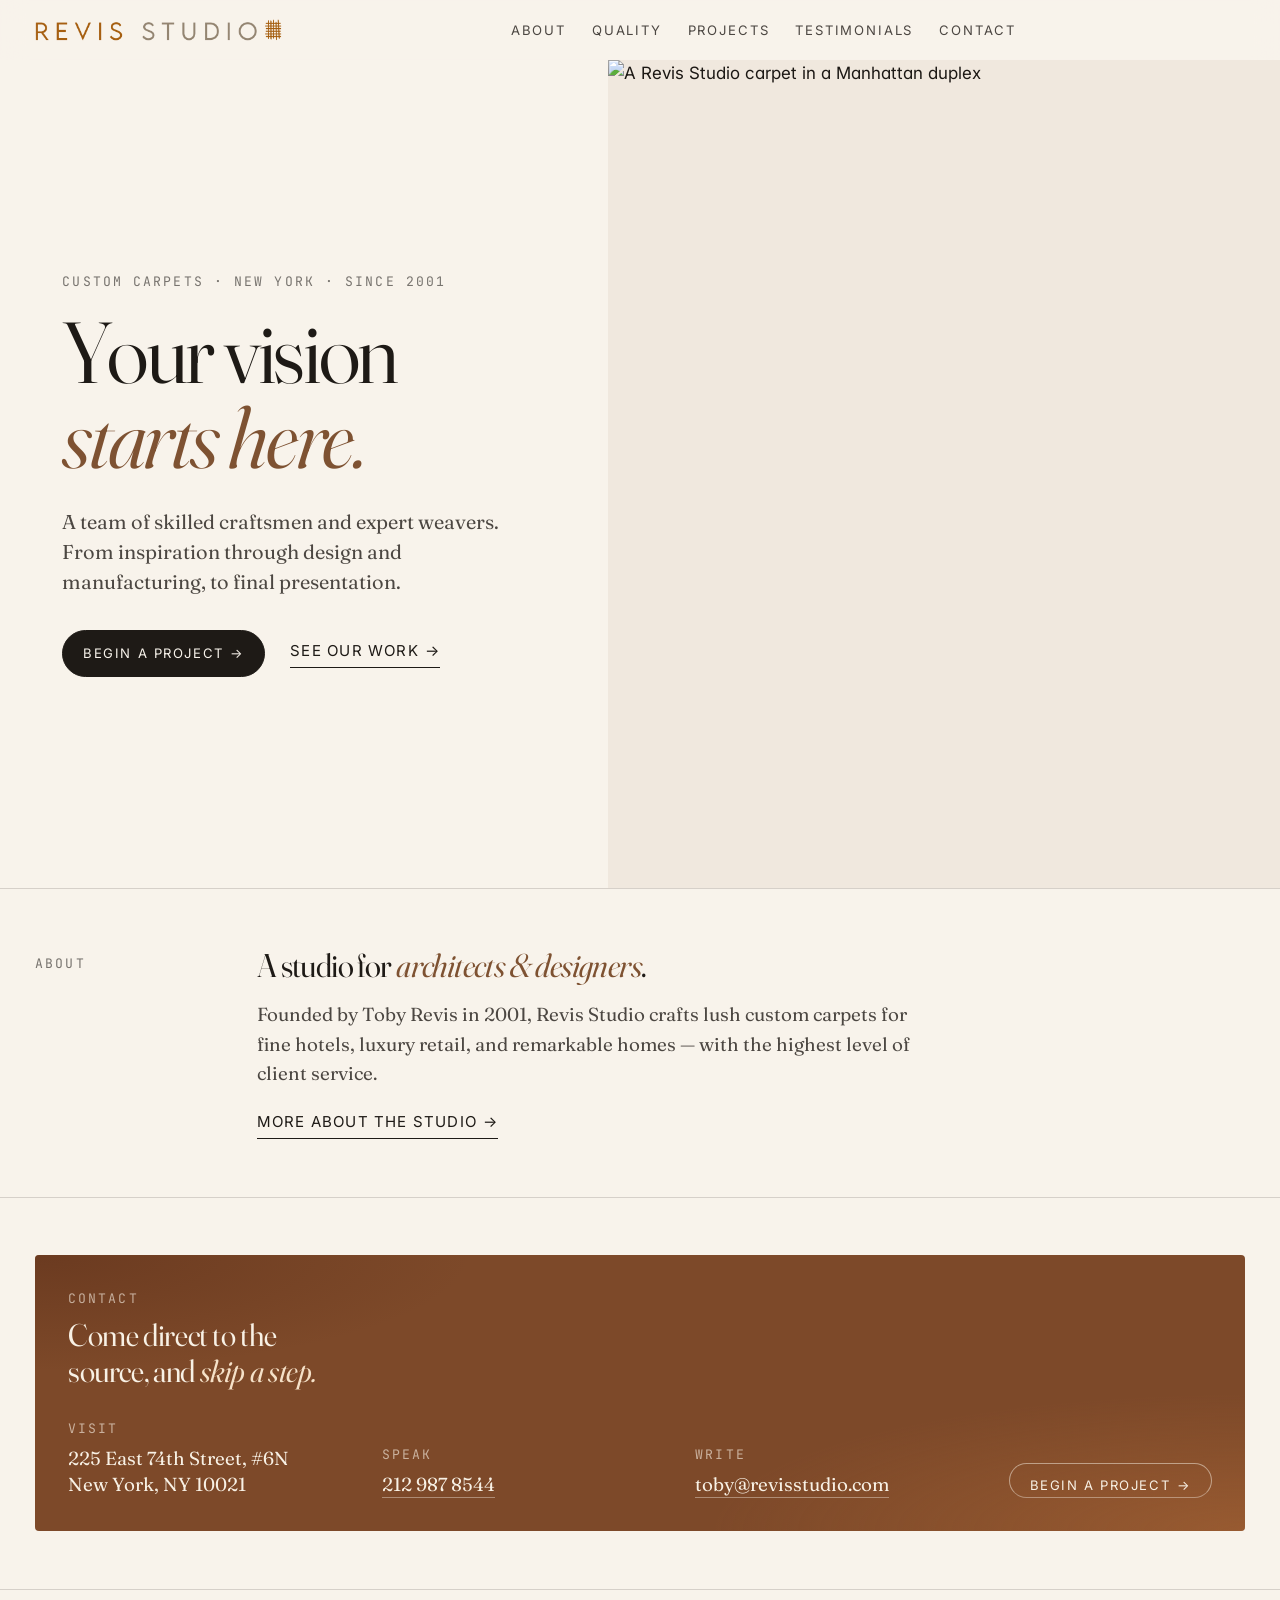
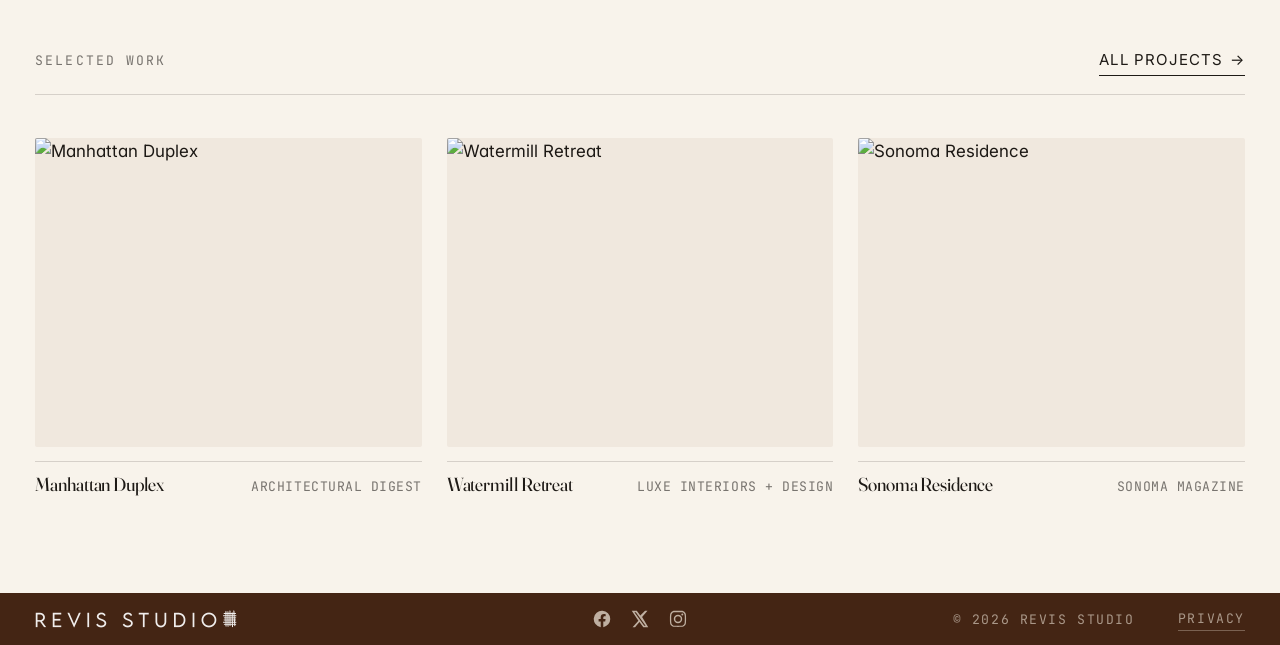
==== commit 9adf7f9d: "Landing: fix image opacity overrides for hero and lp-project cards" ====
--- a/index.html
+++ b/index.html
@@ -19,7 +19,7 @@
 <link rel="preconnect" href="https://fonts.googleapis.com">
 <link rel="preconnect" href="https://fonts.gstatic.com" crossorigin>
 <link rel="stylesheet" href="https://fonts.googleapis.com/css2?family=Fraunces:ital,opsz,wght@0,9..144,300..500;1,9..144,300..500&family=Inter:wght@400;500&family=JetBrains+Mono:wght@400&display=swap" />
-<link rel="stylesheet" href="assets/css/style.css?v=25" />
+<link rel="stylesheet" href="assets/css/style.css?v=26" />
 <link rel="icon" type="image/svg+xml" href="assets/img/favicon.svg" />
 
 <script type="application/ld+json">
--- a/assets/css/style.css
+++ b/assets/css/style.css
@@ -492,6 +492,7 @@
   object-fit: cover;
   display: block;
   filter: saturate(0.94) contrast(1.02);
+  opacity: 1;
 }
 
 /* ----- Landing-page sections ----- */
@@ -629,6 +630,7 @@
   inset: 0;
   filter: saturate(0.92) contrast(1.02);
   transition: transform 800ms var(--ease-out);
+  opacity: 1;
 }
 .lp-project:hover figure img { transform: scale(1.03); }
 .lp-project__meta {
